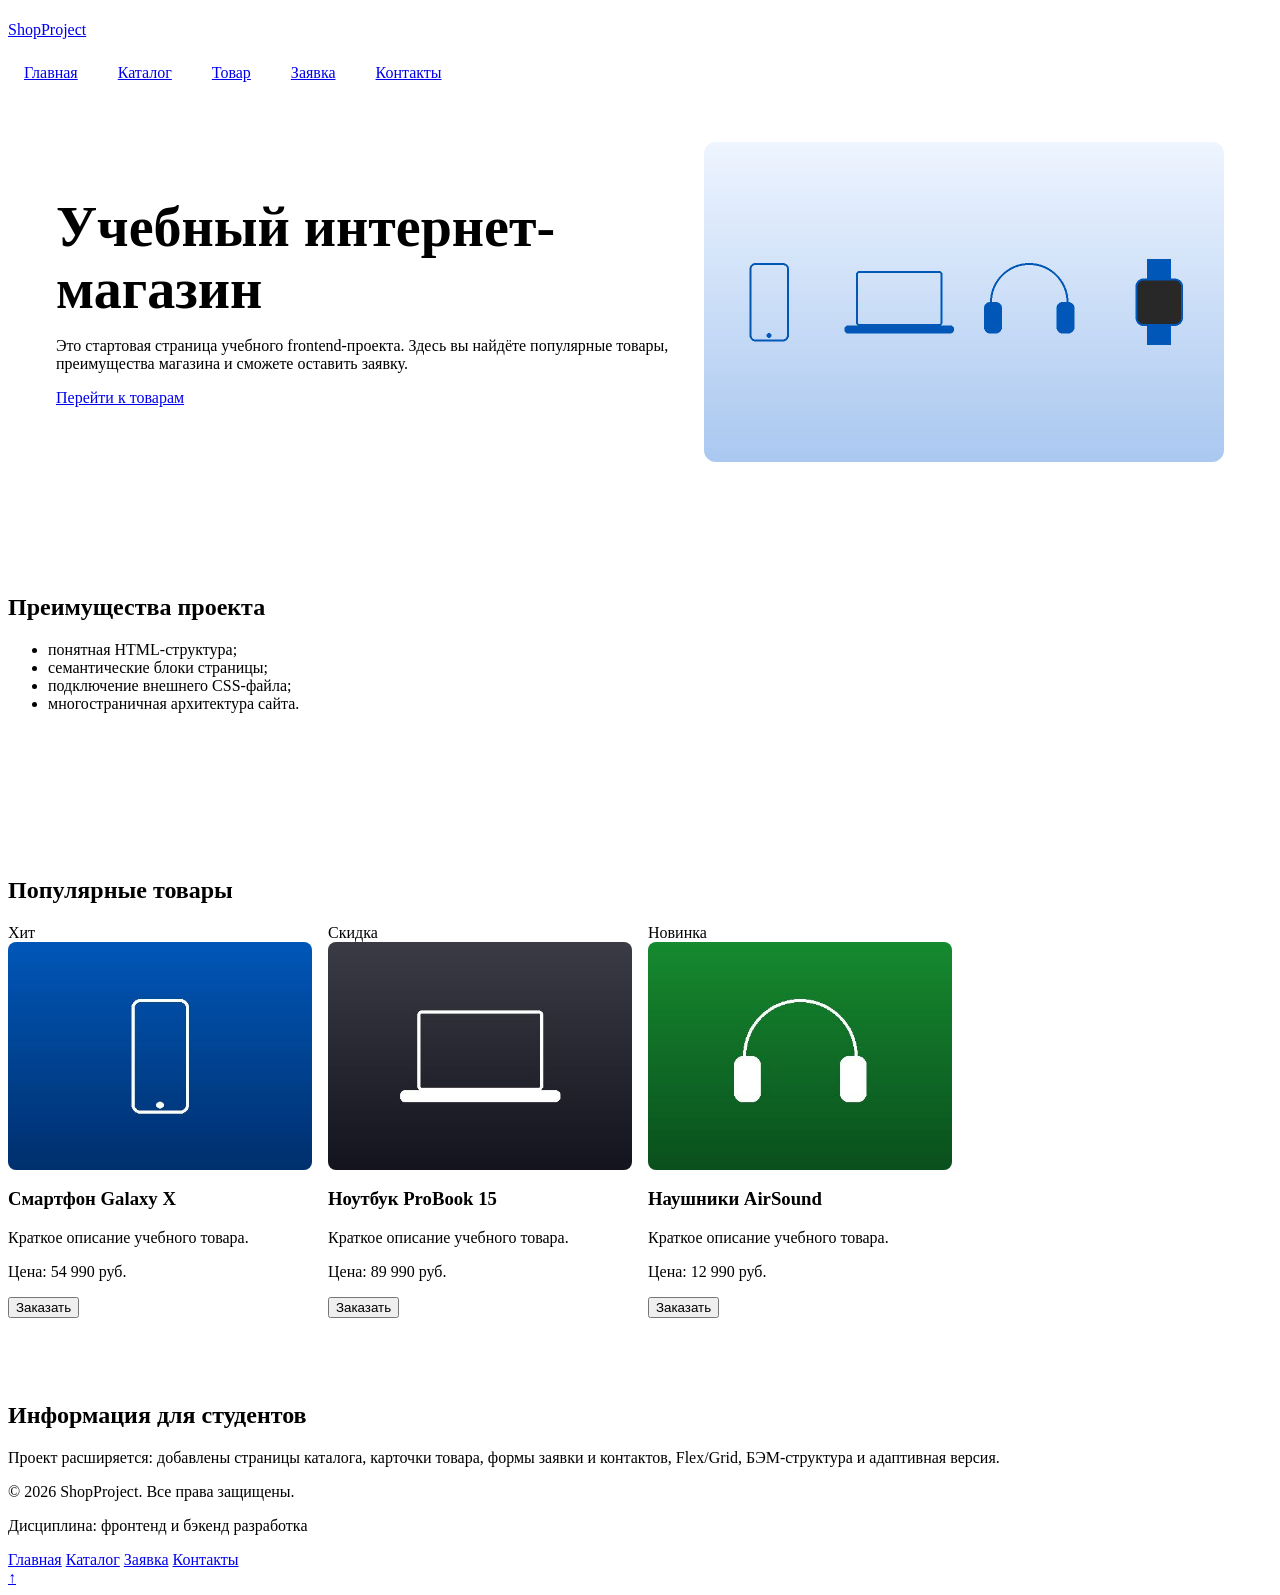
==== index.html @ 4bcfafa2 "feat: add product object and connect scripts with defer" ====
<!doctype html>
<html lang="ru">
  <head>
    <meta charset="UTF-8" />
    <meta name="viewport" content="width=device-width, initial-scale=1.0" />
    <title>ShopProject — Учебный интернет-магазин</title>
    <meta
      name="description"
      content="ShopProject — учебный интернет-магазин. Смартфоны, ноутбуки, аксессуары по выгодным ценам."
    />
    <link rel="stylesheet" href="css/style.css" />
    <link rel="stylesheet" href="css/responsive.css" />
    <script src="js/data.js" defer></script>
    <script src="js/main.js" defer></script>
    <script src="js/modal.js" defer></script>
  </head>
  <body>
    <a class="skip-link" href="#main">Перейти к основному содержимому</a>
    <header class="site-header">
      <div class="site-header__inner">
        <a class="site-header__logo" href="index.html">ShopProject</a>
        <nav class="site-nav" aria-label="Основная навигация">
          <button
            class="site-nav__toggle"
            type="button"
            aria-expanded="false"
            aria-controls="site-nav-list"
            hidden
          >
            Меню
          </button>
          <ul class="site-nav__list" id="site-nav-list">
            <li class="site-nav__item">
              <a href="index.html" class="site-nav__link site-nav__link--active"
                aria-current="page"
                >Главная</a
              >
            </li>
            <li class="site-nav__item">
              <a href="catalog.html" class="site-nav__link">Каталог</a>
            </li>
            <li class="site-nav__item">
              <a href="product.html" class="site-nav__link">Товар</a>
            </li>
            <li class="site-nav__item">
              <a href="order.html" class="site-nav__link">Заявка</a>
            </li>
            <li class="site-nav__item">
              <a href="contacts.html" class="site-nav__link">Контакты</a>
            </li>
          </ul>
        </nav>
      </div>
    </header>

    <main id="main" class="main" tabindex="-1">
      <!-- HERO -->
      <section class="hero">
        <div class="hero__content">
          <h1 class="hero__title">Учебный интернет-магазин</h1>
          <p class="hero__text">
            Это стартовая страница учебного frontend-проекта. Здесь вы найдёте
            популярные товары, преимущества магазина и сможете оставить заявку.
          </p>
          <a class="button button--primary hero__button" href="#popular"
            >Перейти к товарам</a
          >
        </div>
        <picture class="hero__picture">
          <source media="(min-width: 1200px)" srcset="images/hero-desktop.jpg" />
          <source media="(min-width: 768px)" srcset="images/hero-tablet.jpg" />
          <img
            src="images/hero-mobile.jpg"
            alt="Смартфон, ноутбук, наушники и смарт-часы из каталога магазина"
            width="640"
            height="360"
            class="hero__image"
          />
        </picture>
      </section>

      <!-- ПРЕИМУЩЕСТВА (якорь) -->
      <section class="section" id="advantages">
        <h2>Преимущества проекта</h2>
        <ul class="advantages-list">
          <li>понятная HTML-структура;</li>
          <li>семантические блоки страницы;</li>
          <li>подключение внешнего CSS-файла;</li>
          <li>многостраничная архитектура сайта.</li>
        </ul>
      </section>

      <!-- ПОПУЛЯРНЫЕ ТОВАРЫ (якорь) -->
      <section class="section" id="popular">
        <h2>Популярные товары</h2>

        <div class="products-grid">
          <article class="product-card product-card--hit">
            <span class="product-card__badge product-card__badge--hit"
              >Хит</span
            >
            <img
              class="product-card__image"
              src="images/galaxy-x-640.jpg"
              srcset="
                images/galaxy-x-480.jpg 480w,
                images/galaxy-x-640.jpg 640w,
                images/galaxy-x-960.jpg 960w
              "
              sizes="(max-width: 639px) 100vw, (max-width: 1023px) 50vw, 33vw"
              alt="Смартфон Galaxy X"
              width="640"
              height="480"
              loading="lazy"
            />
            <h3 class="product-card__title">Смартфон Galaxy X</h3>
            <p class="product-card__description">
              Краткое описание учебного товара.
            </p>
            <p class="product-card__price">Цена: 54 990 руб.</p>
            <button
              class="button button--primary product-card__button"
              type="button"
              data-product="Смартфон Galaxy X"
            >
              Заказать
            </button>
          </article>

          <article class="product-card product-card--discount">
            <span class="product-card__badge product-card__badge--discount"
              >Скидка</span
            >
            <img
              class="product-card__image"
              src="images/probook-15-640.jpg"
              srcset="
                images/probook-15-480.jpg 480w,
                images/probook-15-640.jpg 640w,
                images/probook-15-960.jpg 960w
              "
              sizes="(max-width: 639px) 100vw, (max-width: 1023px) 50vw, 33vw"
              alt="Ноутбук ProBook 15"
              width="640"
              height="480"
              loading="lazy"
            />
            <h3 class="product-card__title">Ноутбук ProBook 15</h3>
            <p class="product-card__description">
              Краткое описание учебного товара.
            </p>
            <p class="product-card__price">Цена: 89 990 руб.</p>
            <button
              class="button button--primary product-card__button"
              type="button"
              data-product="Ноутбук ProBook 15"
            >
              Заказать
            </button>
          </article>

          <article class="product-card product-card--new">
            <span class="product-card__badge product-card__badge--new"
              >Новинка</span
            >
            <img
              class="product-card__image"
              src="images/airsound-640.jpg"
              srcset="
                images/airsound-480.jpg 480w,
                images/airsound-640.jpg 640w,
                images/airsound-960.jpg 960w
              "
              sizes="(max-width: 639px) 100vw, (max-width: 1023px) 50vw, 33vw"
              alt="Наушники AirSound"
              width="640"
              height="480"
              loading="lazy"
            />
            <h3 class="product-card__title">Наушники AirSound</h3>
            <p class="product-card__description">
              Краткое описание учебного товара.
            </p>
            <p class="product-card__price">Цена: 12 990 руб.</p>
            <button
              class="button button--primary product-card__button"
              type="button"
              data-product="Наушники AirSound"
            >
              Заказать
            </button>
          </article>
        </div>
      </section>

      <!-- ASIDE -->
      <aside class="aside-info">
        <h2>Информация для студентов</h2>
        <p>
          Проект расширяется: добавлены страницы каталога, карточки товара,
          формы заявки и контактов, Flex/Grid, БЭМ-структура и адаптивная
          версия.
        </p>
      </aside>
    </main>

    <footer id="contacts" class="site-footer">
      <div class="site-footer__inner">
        <p class="site-footer__copy">© 2026 ShopProject. Все права защищены.</p>
        <p class="site-footer__copy">
          Дисциплина: фронтенд и бэкенд разработка
        </p>
        <nav class="site-footer__nav" aria-label="Навигация в подвале">
          <a href="index.html">Главная</a>
          <a href="catalog.html">Каталог</a>
          <a href="order.html">Заявка</a>
          <a href="contacts.html">Контакты</a>
        </nav>
      </div>
    </footer>

    <!-- МОДАЛЬНОЕ ОКНО -->
    <dialog
      class="order-dialog"
      id="order-dialog"
      aria-labelledby="order-dialog-title"
      aria-describedby="order-dialog-description"
    >
      <h2 class="order-dialog__title" id="order-dialog-title">
        Оформление заявки
      </h2>

      <p class="order-dialog__description" id="order-dialog-description">
        Заполните форму, и менеджер свяжется с вами. Закрыть окно можно кнопкой «Закрыть» или клавишей Esc.
      </p>

      <form
        class="order-form"
        id="order-form"
        action="#"
        method="post"
        novalidate
      >
        <input id="selected-product" name="selected-product" type="hidden" />

        <div class="order-form__field">
          <label class="order-form__label" for="order-name">Имя</label>
          <input
            class="order-form__input"
            id="order-name"
            name="name"
            type="text"
            placeholder="Введите ваше имя"
            minlength="2"
            autocomplete="given-name"
            required
          />
        </div>

        <div class="order-form__field">
          <label class="order-form__label" for="order-email">E-mail</label>
          <input
            class="order-form__input"
            id="order-email"
            name="email"
            type="email"
            placeholder="example@mail.ru"
            autocomplete="email"
            required
          />
        </div>

        <div class="order-form__field">
          <label class="order-form__label" for="order-phone">Телефон</label>
          <input
            class="order-form__input"
            id="order-phone"
            name="phone"
            type="tel"
            inputmode="tel"
            placeholder="+7 (900) 000-00-00"
            pattern="^\+7 \(\d{3}\) \d{3}-\d{2}-\d{2}$"
            required
          />
          <small class="order-form__hint">Формат: +7 (900) 000-00-00</small>
        </div>

        <div class="order-form__field">
          <label class="order-form__label" for="order-date">Дата связи</label>
          <input
            class="order-form__input"
            id="order-date"
            name="date"
            type="date"
          />
        </div>

        <div class="order-form__field">
          <label class="order-form__label" for="order-topic">Тема заявки</label>
          <select
            class="order-form__select"
            id="order-topic"
            name="topic"
            required
          >
            <option value="">Выберите тему</option>
            <option value="product">Заказ товара</option>
            <option value="consultation">Консультация</option>
            <option value="delivery">Доставка</option>
          </select>
        </div>

        <div class="order-form__field order-form__field--wide">
          <label class="order-form__label" for="order-comment"
            >Комментарий</label
          >
          <textarea
            class="order-form__textarea"
            id="order-comment"
            name="comment"
            rows="4"
            placeholder="Укажите дополнительную информацию"
          ></textarea>
        </div>

        <div class="order-form__field order-form__field--checkbox order-form__field--wide">
          <label class="order-form__label">
            <input
              class="order-form__checkbox"
              id="order-agreement"
              name="agreement"
              type="checkbox"
              required
            />
            Я согласен на обработку данных
          </label>
        </div>

        <div class="order-form__actions">
          <button
            class="button button--outline"
            type="button"
            id="close-order-dialog"
            aria-label="Закрыть окно заявки"
          >
            Закрыть
          </button>
          <button class="button button--primary" type="submit">
            Отправить заявку
          </button>
        </div>
      </form>
    </dialog>

    <p class="success-message" role="status" id="success-message" hidden>
      Форма успешно отправлена!
    </p>

    <a href="#" class="to-top" aria-label="Наверх">↑</a>
  </body>
</html>
---- css/responsive.css ----
*,
*::before,
*::after {
  box-sizing: border-box;
}

html {
  scroll-behavior: smooth;
}

img,
video {
  max-width: 100%;
  height: auto;
}

body {
  overflow-x: hidden;
}

main {
  padding-inline: 0;
}

.section,
.hero,
.catalog-layout,
.aside-info,
.success-message,
.site-header__inner,
.site-footer__inner {
  width: min(100% - 32px, var(--container-width));
  margin-inline: auto;
}

.section {
  padding-block: clamp(24px, 5vw, 64px);
}

.site-header__inner,
.site-footer__inner {
  padding-inline: 0;
}

.site-header {
  position: static;
}

.site-header__inner {
  flex-direction: column;
  align-items: stretch;
  padding-block: var(--space-md);
}

.site-nav__list {
  display: flex;
  flex-direction: column;
  align-items: stretch;
  gap: var(--space-sm, 8px);
  padding: 0;
  margin: 0;
  list-style: none;
}

.site-nav__link {
  display: block;
  padding: 12px 16px;
}

@media (min-width: 768px) {
  .site-header {
    position: sticky;
    top: 0;
    z-index: 100;
  }

  .site-header__inner {
    flex-direction: row;
    align-items: center;
  }

  .site-nav__list {
    flex-direction: row;
    flex-wrap: wrap;
    align-items: center;
  }
}

.hero {
  display: grid;
  gap: var(--space-lg, 24px);
  align-items: center;
  padding: clamp(20px, 5vw, 48px);
}

.hero__content {
  display: grid;
  gap: var(--space-md, 16px);
  justify-items: start;
}

.hero__title {
  margin: 0;
  font-size: clamp(28px, 7vw, 56px);
  line-height: 1.1;
}

.hero__text {
  margin: 0;
}

.hero__picture {
  display: block;
}

.hero__image {
  display: block;
  width: 100%;
  max-width: 520px;
  margin-inline: auto;
  border-radius: var(--radius-lg, 12px);
}

@media (min-width: 900px) {
  .hero {
    grid-template-columns: minmax(0, 1fr) minmax(320px, 520px);
  }
}

.products-grid,
.product-grid {
  display: grid;
  grid-template-columns: 1fr;
  gap: var(--space-md, 16px);
}

.product-card {
  min-width: 0;
}

.product-card__title,
.product-card__description {
  overflow-wrap: anywhere;
}

@media (min-width: 640px) {
  .products-grid,
  .product-grid {
    grid-template-columns: repeat(2, minmax(0, 1fr));
  }
}

@media (min-width: 1024px) {
  .products-grid,
  .product-grid {
    grid-template-columns: repeat(3, minmax(0, 1fr));
  }
}

@media (min-width: 1280px) {
  .products-grid,
  .product-grid {
    grid-template-columns: repeat(4, minmax(0, 1fr));
  }
}

.catalog-layout {
  display: grid;
  grid-template-columns: 1fr;
  grid-template-areas: none;
  gap: var(--space-lg, 24px);
}

.catalog-filters,
.catalog-products {
  grid-area: auto;
}

.catalog-filters {
  position: static;
  order: -1;
}

@media (min-width: 1024px) {
  .catalog-layout {
    grid-template-columns: 280px minmax(0, 1fr);
    align-items: start;
  }

  .catalog-filters {
    position: sticky;
    top: 88px;
    order: initial;
  }

  .catalog-products .products-grid {
    grid-template-columns: repeat(2, minmax(0, 1fr));
  }
}

@media (min-width: 1280px) {
  .catalog-products .products-grid {
    grid-template-columns: repeat(3, minmax(0, 1fr));
  }
}

.product-card__image {
  display: block;
  width: 100%;
  aspect-ratio: 4 / 3;
  object-fit: cover;
  border-radius: var(--radius-md, 8px);
}

.product-detail {
  grid-template-columns: 1fr;
  gap: var(--space-lg, 24px);
}

.product-detail__image {
  display: block;
  width: 100%;
  padding: 0;
  font-size: inherit;
  border-radius: var(--radius-lg, 12px);
}

.product-detail__title {
  font-size: clamp(24px, 5vw, 32px);
}

@media (min-width: 900px) {
  .product-detail {
    grid-template-columns: repeat(2, minmax(0, 1fr));
    gap: var(--space-xl, 32px);
  }
}

.order-form {
  display: grid;
  gap: var(--space-md, 16px);
}

.order-form__field {
  display: grid;
  gap: var(--space-xs, 8px);
  margin-bottom: 0;
}

.order-form__label {
  margin-bottom: 0;
}

.order-form__input,
.order-form__textarea,
.order-form__select {
  width: 100%;
  min-height: 44px;
  padding: 10px 12px;
  font: inherit;
}

.order-form__textarea {
  min-height: 120px;
  resize: vertical;
}

.order-form__actions {
  margin-top: 0;
}

.order-form__actions .button {
  min-height: 44px;
  flex: 1 1 160px;
}

@media (min-width: 768px) {
  .order-form--page {
    grid-template-columns: repeat(2, minmax(0, 1fr));
    max-width: 760px;
  }

  .order-form--page .order-form__title,
  .order-form--page .order-form__field--wide,
  .order-form--page .order-form__actions {
    grid-column: 1 / -1;
  }

  .order-form__actions .button {
    flex: 0 0 auto;
  }
}

@media (min-width: 900px) {
  .contacts-layout .order-form--page {
    grid-template-columns: 1fr;
  }
}

.contacts-layout {
  grid-template-columns: 1fr;
  gap: var(--space-lg, 24px);
}

@media (min-width: 900px) {
  .contacts-layout {
    grid-template-columns: minmax(0, 1fr) minmax(0, 1.4fr);
  }
}

.table-wrapper {
  width: 100%;
  margin-bottom: var(--space-xl, 32px);
  overflow-x: auto;
  -webkit-overflow-scrolling: touch;
}

.specs-table {
  width: 100%;
  min-width: 480px;
  margin-bottom: 0;
  border-collapse: collapse;
}

.specs-table th,
.specs-table td {
  padding: 12px;
  text-align: left;
}

.reviews {
  grid-template-columns: 1fr;
}

@media (min-width: 768px) {
  .reviews {
    grid-template-columns: repeat(2, minmax(0, 1fr));
  }
}

.order-dialog {
  width: min(100% - 32px, 560px);
  max-height: calc(100vh - 32px);
  padding: var(--space-md, 16px);
  overflow: auto;
}

.order-dialog::backdrop {
  background: rgb(0 0 0 / 0.5);
}

.to-top {
  right: 16px;
  bottom: 16px;
  z-index: 90;
  width: 44px;
  height: 44px;
}

.site-footer__inner {
  flex-direction: column;
  align-items: flex-start;
  text-align: left;
}

@media (min-width: 768px) {
  .order-dialog {
    padding: var(--space-lg, 24px);
  }

  .to-top {
    right: 32px;
    bottom: 32px;
    width: 48px;
    height: 48px;
  }

  .site-footer__inner {
    flex-direction: row;
    align-items: center;
  }
}

.skip-link {
  position: absolute;
  left: 16px;
  top: -100px;
  z-index: 1000;
  padding: 8px 12px;
  color: #ffffff;
  background-color: #111111;
  border-radius: 6px;
  text-decoration: none;
}

.skip-link:focus,
.skip-link:focus-visible {
  top: 16px;
  color: #ffffff;
}

.main:focus {
  outline: none;
}

.breadcrumbs__link + .breadcrumbs__link::before {
  content: " / ";
  color: var(--color-muted);
}

:focus-visible {
  outline: 3px solid var(--color-primary, #0057b8);
  outline-offset: 3px;
}

a:focus-visible,
.site-nav__link:focus-visible,
.button:focus-visible,
.to-top:focus-visible,
.order-form__input:focus-visible,
.order-form__textarea:focus-visible,
.order-form__select:focus-visible,
.order-form__checkbox:focus-visible,
.filters-form__input:focus-visible {
  outline: 3px solid var(--color-primary, #0057b8);
  outline-offset: 3px;
}

.site-footer a:focus-visible {
  outline-color: #ffffff;
}

.to-top:focus-visible {
  outline-color: var(--color-text, #222222);
}

.form-note {
  color: var(--color-muted);
  font-size: 0.95rem;
}

.order-form__field--checkbox {
  flex-wrap: wrap;
}

.order-form__error {
  width: 100%;
  margin: 0;
  color: var(--color-danger);
  font-size: 0.9rem;
}

.order-form__error[hidden] {
  display: none;
}

.specs-table tbody th {
  font-weight: 600;
}

.site-header__inner {
  position: relative;
}

.site-nav__toggle {
  position: absolute;
  top: var(--space-md, 16px);
  right: 0;
  min-height: 44px;
  padding: 8px 16px;
  font: inherit;
  font-weight: 600;
  color: var(--color-primary);
  background-color: var(--color-bg);
  border: 1px solid var(--color-primary);
  border-radius: var(--radius-sm, 6px);
  cursor: pointer;
}

.site-nav__toggle[hidden] {
  display: none;
}

.site-nav--collapsible .site-nav__list {
  display: none;
}

.site-nav--collapsible.site-nav--open .site-nav__list {
  display: flex;
}

.site-header__logo {
  display: flex;
  align-items: center;
  min-height: 44px;
}

@media (min-width: 768px) {
  .site-nav__toggle,
  .site-nav__toggle:not([hidden]) {
    display: none;
  }

  .site-nav--collapsible .site-nav__list {
    display: flex;
  }
}

@media (max-width: 639px) {
  .specs-table {
    min-width: 0;
    box-shadow: none;
    background-color: transparent;
  }

  .specs-table thead {
    position: absolute;
    width: 1px;
    height: 1px;
    overflow: hidden;
    clip: rect(0 0 0 0);
    white-space: nowrap;
  }

  .specs-table tbody {
    display: grid;
    gap: var(--space-sm, 8px);
  }

  .specs-table tbody tr {
    display: grid;
    gap: var(--space-xs, 4px);
    padding: var(--space-md, 16px);
    border: 1px solid var(--color-border);
    border-radius: var(--radius-md, 8px);
    background-color: var(--color-bg);
  }

  .specs-table tbody tr:nth-child(even) {
    background-color: var(--color-surface);
  }

  .specs-table tbody th,
  .specs-table tbody td {
    padding: 0;
    border: none;
  }

  .specs-table tbody th {
    color: var(--color-muted);
    font-size: 0.9rem;
  }
}

@media (max-width: 767px) {
  .order-dialog {
    width: 100%;
    max-width: 100%;
    max-height: 90vh;
    margin: auto 0 0;
    border-radius: var(--radius-lg, 12px) var(--radius-lg, 12px) 0 0;
  }

  .order-dialog .order-form__actions {
    position: sticky;
    bottom: calc(-1 * var(--space-md, 16px));
    padding-block: var(--space-sm, 8px);
    background-color: var(--color-bg);
  }
}

@media (prefers-reduced-motion: reduce) {
  html {
    scroll-behavior: auto;
  }

  *,
  *::before,
  *::after {
    transition-duration: 0.01ms !important;
    animation-duration: 0.01ms !important;
  }
}
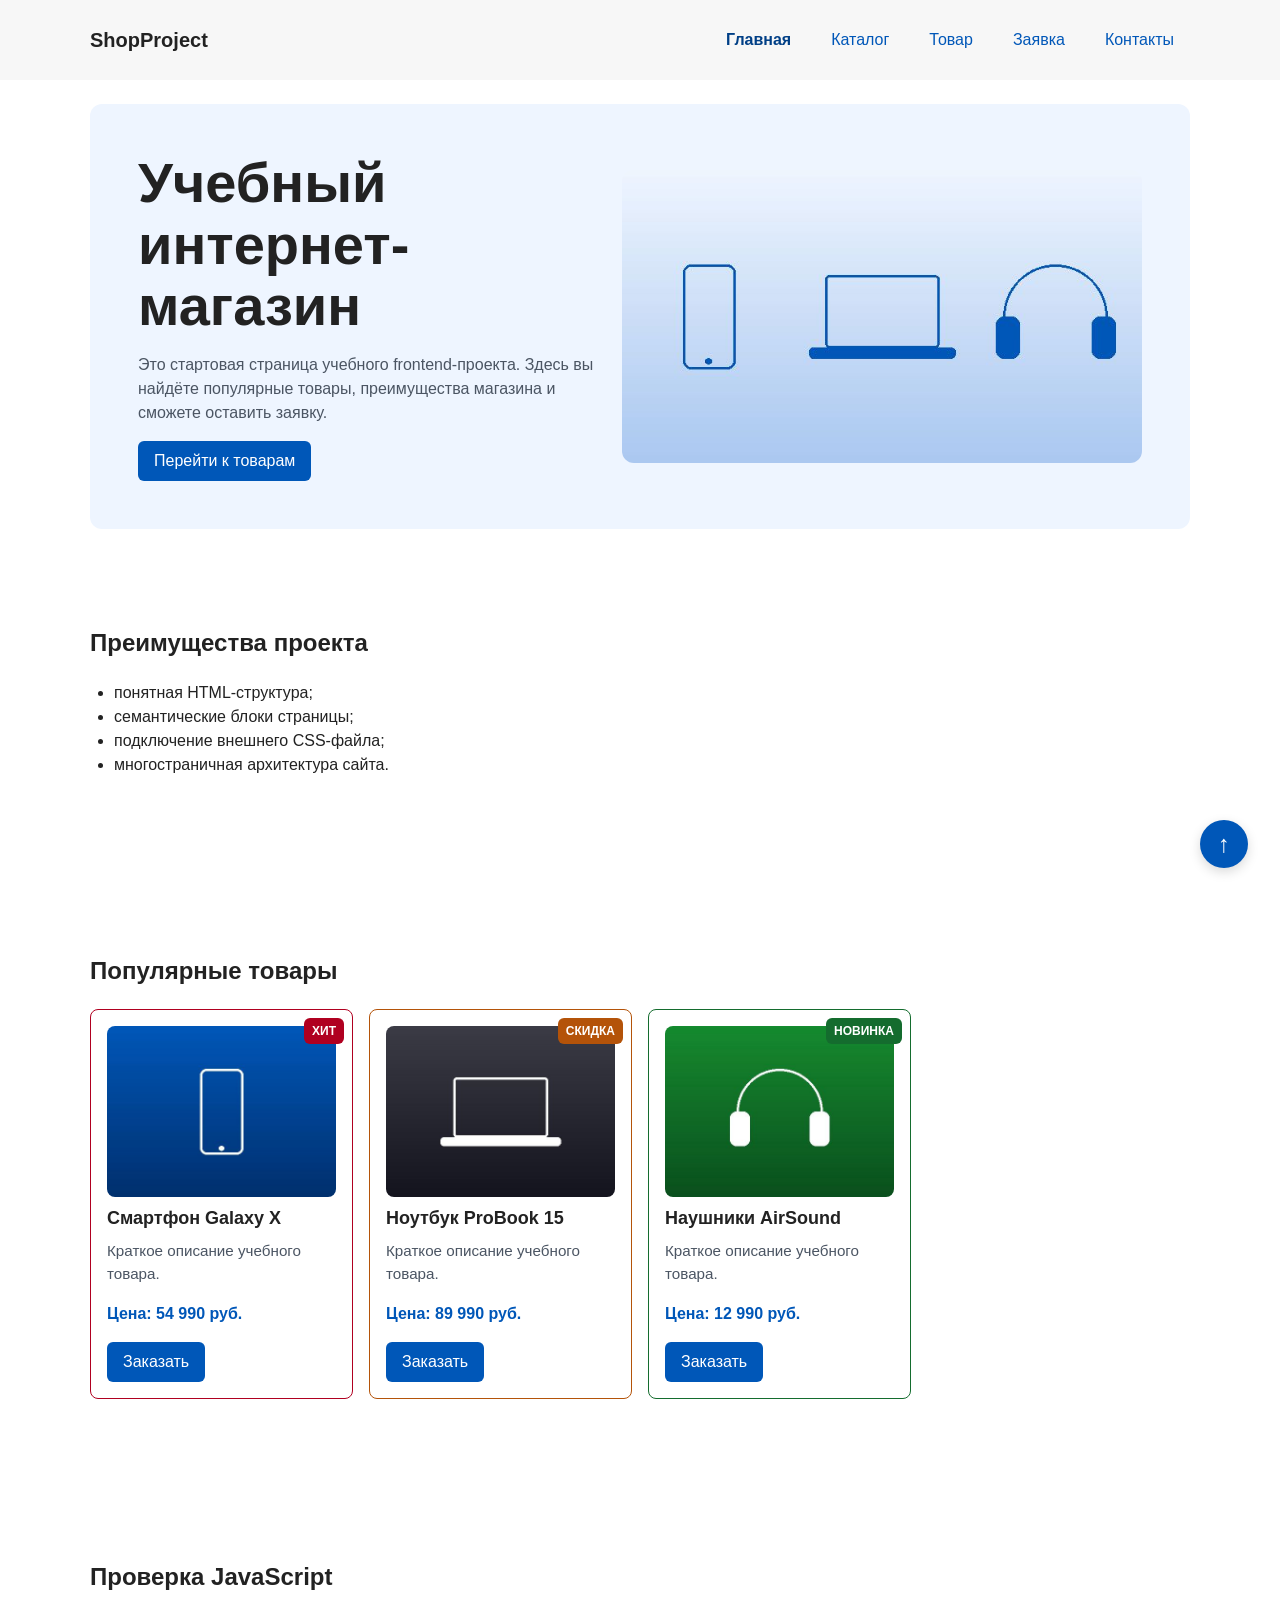
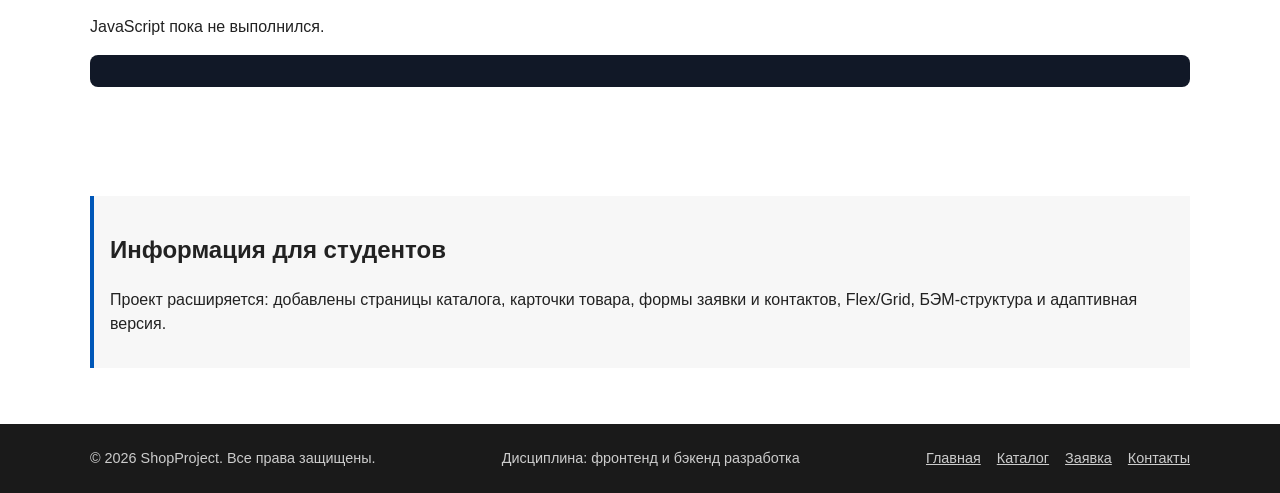
==== commit 09b4851b: "feat: add JavaScript check section on homepage" ====
--- a/index.html
+++ b/index.html
@@ -193,6 +193,12 @@
         </div>
       </section>
 
+      <section class="section js-check" aria-labelledby="js-check-title">
+        <h2 id="js-check-title">Проверка JavaScript</h2>
+        <p class="js-message">JavaScript пока не выполнился.</p>
+        <pre class="product-output"></pre>
+      </section>
+
       <!-- ASIDE -->
       <aside class="aside-info">
         <h2>Информация для студентов</h2>
--- a/css/style.css
+++ b/css/style.css
@@ -0,0 +1,816 @@
+/* ===================================
+   1. Переменные проекта
+   =================================== */
+
+:root {
+  --color-bg: #ffffff;
+  --color-text: #222222;
+  --color-muted: #4b5563;
+  --color-primary: #0057b8;
+  --color-primary-dark: #003f86;
+  --color-border: #dddddd;
+  --color-surface: #f7f7f7;
+  --color-surface-accent: #eef5ff;
+  --color-danger: #b00020;
+  --color-success: #146c2e;
+  --color-warning: #b45309;
+  --color-success-bg: #eefaf0;
+  --color-white: #ffffff;
+
+  --space-xs: 4px;
+  --space-sm: 8px;
+  --space-md: 16px;
+  --space-lg: 24px;
+  --space-xl: 32px;
+
+  --radius-sm: 6px;
+  --radius-md: 8px;
+  --radius-lg: 12px;
+
+  --container-width: 1100px;
+}
+
+/* ===================================
+   2. Базовые стили
+   =================================== */
+
+* {
+  box-sizing: border-box;
+}
+
+html {
+  scroll-behavior: smooth;
+}
+
+body {
+  margin: 0;
+  font-family: Arial, sans-serif;
+  line-height: 1.5;
+  color: var(--color-text);
+  background-color: var(--color-bg);
+}
+
+main {
+  padding: var(--space-lg);
+}
+
+/* ===================================
+   3. Общие элементы интерфейса
+   =================================== */
+
+a {
+  color: var(--color-primary);
+}
+
+a:hover {
+  color: var(--color-primary-dark);
+}
+
+a:focus-visible {
+  outline: 2px solid var(--color-primary);
+  outline-offset: 3px;
+}
+
+/* ===================================
+   4. Блок button
+   =================================== */
+
+.button {
+  display: inline-block;
+  padding: var(--space-sm) var(--space-md);
+  border: none;
+  border-radius: var(--radius-sm);
+  font: inherit;
+  text-decoration: none;
+  cursor: pointer;
+  transition:
+    color 0.2s,
+    background-color 0.2s,
+    border-color 0.2s;
+}
+
+.button--primary {
+  color: var(--color-white);
+  background-color: var(--color-primary);
+}
+
+.button--primary:hover {
+  color: var(--color-white);
+  background-color: var(--color-primary-dark);
+  text-decoration: none;
+}
+
+.button--outline {
+  color: var(--color-primary);
+  background-color: transparent;
+  border: 1px solid var(--color-primary);
+}
+
+.button--outline:hover {
+  color: var(--color-white);
+  background-color: var(--color-primary);
+  text-decoration: none;
+}
+
+.button:focus-visible {
+  outline: 2px solid var(--color-primary);
+  outline-offset: 3px;
+}
+
+.button:disabled,
+.button--disabled {
+  opacity: 0.6;
+  cursor: not-allowed;
+}
+
+/* ===================================
+   5. Блок site-header
+   =================================== */
+
+.site-header {
+  background-color: var(--color-surface);
+  position: sticky;
+  top: 0;
+  z-index: 100;
+}
+
+.site-header__inner {
+  max-width: var(--container-width);
+  margin: 0 auto;
+  padding: var(--space-lg);
+  display: flex;
+  align-items: center;
+  justify-content: space-between;
+  flex-wrap: wrap;
+  gap: var(--space-md);
+}
+
+.site-header__logo {
+  font-weight: bold;
+  text-decoration: none;
+  color: var(--color-text);
+  font-size: 1.25rem;
+}
+
+/* ===================================
+   6. Блок site-nav
+   =================================== */
+
+.site-nav__list {
+  display: flex;
+  flex-wrap: wrap;
+  justify-content: center;
+  align-items: center;
+  gap: var(--space-md);
+  padding: 0;
+  margin: 0;
+  list-style: none;
+}
+
+.site-nav__link {
+  display: inline-block;
+  padding: var(--space-sm) var(--space-md);
+  color: var(--color-primary);
+  text-decoration: none;
+  border-radius: var(--radius-sm);
+  transition:
+    color 0.2s,
+    background-color 0.2s;
+}
+
+.site-nav__link:hover {
+  color: var(--color-white);
+  background-color: var(--color-primary);
+  text-decoration: none;
+}
+
+.site-nav__link:focus-visible {
+  outline: 2px solid var(--color-primary);
+  outline-offset: 3px;
+}
+
+.site-nav__link--active {
+  font-weight: bold;
+  color: var(--color-primary-dark);
+}
+
+/* ===================================
+   7. Блок hero
+   =================================== */
+
+.hero {
+  max-width: var(--container-width);
+  margin: 0 auto var(--space-xl);
+  padding: var(--space-xl) var(--space-lg);
+  background-color: var(--color-surface-accent);
+  border-radius: var(--radius-lg);
+}
+
+.hero__title {
+  margin-top: 0;
+}
+
+.hero__text {
+  color: var(--color-muted);
+}
+
+/* ===================================
+   8. Блок section
+   =================================== */
+
+.section {
+  max-width: var(--container-width);
+  margin: 0 auto var(--space-xl);
+}
+
+.section h2 {
+  margin-top: 0;
+}
+
+/* ===================================
+   9. Блок products-grid + product-card
+   =================================== */
+
+.products-grid,
+.product-grid {
+  display: grid;
+  grid-template-columns: repeat(auto-fill, minmax(240px, 1fr));
+  gap: var(--space-lg);
+}
+
+.product-card {
+  position: relative;
+  display: flex;
+  flex-direction: column;
+  gap: var(--space-sm);
+  padding: var(--space-md);
+  border: 1px solid var(--color-border);
+  border-radius: var(--radius-md);
+  background-color: var(--color-bg);
+  transition:
+    border-color 0.2s,
+    box-shadow 0.2s;
+}
+
+.product-card:hover {
+  border-color: var(--color-primary);
+  box-shadow: 0 4px 12px rgba(0, 0, 0, 0.08);
+}
+
+.product-card__title {
+  margin: 0;
+  font-size: 1.125rem;
+  color: var(--color-text);
+}
+
+.product-card__description {
+  margin: 0;
+  color: var(--color-muted);
+  font-size: 0.95rem;
+}
+
+.product-card__price {
+  font-weight: bold;
+  color: var(--color-primary);
+  margin: var(--space-sm) 0;
+}
+
+.product-card__button {
+  margin-top: auto;
+  align-self: flex-start;
+  text-align: center;
+}
+
+/* Бейджи */
+.product-card__badge {
+  position: absolute;
+  top: var(--space-sm);
+  right: var(--space-sm);
+  padding: var(--space-xs) var(--space-sm);
+  font-size: 0.75rem;
+  font-weight: bold;
+  text-transform: uppercase;
+  color: var(--color-white);
+  border-radius: var(--radius-sm);
+  z-index: 2;
+}
+
+.product-card__badge--hit {
+  background-color: var(--color-danger);
+}
+
+.product-card__badge--discount {
+  background-color: var(--color-warning);
+}
+
+.product-card__badge--new {
+  background-color: var(--color-success);
+}
+
+.product-card--hit {
+  border-color: var(--color-danger);
+}
+.product-card--discount {
+  border-color: var(--color-warning);
+}
+.product-card--new {
+  border-color: var(--color-success);
+}
+
+/* ===================================
+   10. Блок aside-info
+   =================================== */
+
+.aside-info {
+  max-width: var(--container-width);
+  margin: 0 auto var(--space-xl);
+  padding: var(--space-md);
+  border-left: 4px solid var(--color-primary);
+  background-color: var(--color-surface);
+}
+
+.advantages-list {
+  padding-left: var(--space-lg);
+}
+
+/* ===================================
+   11. Блок catalog-layout + catalog-filters + catalog-products
+   =================================== */
+
+.catalog-layout {
+  max-width: var(--container-width);
+  margin: 0 auto var(--space-xl);
+  display: grid;
+  grid-template-columns: 260px 1fr;
+  grid-template-areas: "filters products";
+  gap: var(--space-lg);
+  align-items: start;
+}
+
+.catalog-filters {
+  grid-area: filters;
+  position: sticky;
+  top: 90px;
+  padding: var(--space-md);
+  border: 1px solid var(--color-border);
+  border-radius: var(--radius-md);
+  background-color: var(--color-bg);
+}
+
+.catalog-products {
+  grid-area: products;
+}
+
+.catalog-filters__title {
+  margin: 0 0 var(--space-md);
+  font-size: 1.25rem;
+}
+
+/* ===================================
+   12. Блок filters-form
+   =================================== */
+
+.filters-form {
+  display: grid;
+  gap: var(--space-md);
+}
+
+.filters-form__group {
+  margin: 0;
+  padding: var(--space-md);
+  border: 1px solid var(--color-border);
+  border-radius: var(--radius-sm);
+}
+
+.filters-form__legend {
+  font-weight: 700;
+  padding: 0 var(--space-xs);
+}
+
+.filters-form__label {
+  display: block;
+  margin-bottom: var(--space-sm);
+}
+
+.filters-form__input {
+  width: 100%;
+  padding: 8px 10px;
+  border: 1px solid var(--color-border);
+  border-radius: var(--radius-sm);
+  font: inherit;
+}
+
+/* ===================================
+   13. Блок breadcrumbs
+   =================================== */
+
+.breadcrumbs {
+  margin-bottom: var(--space-lg);
+  color: var(--color-muted);
+  font-size: 0.9rem;
+}
+
+.breadcrumbs__link {
+  color: var(--color-primary);
+}
+
+.breadcrumbs__current::before {
+  content: " / ";
+  color: var(--color-muted);
+}
+
+/* ===================================
+   14. Блок product-detail
+   =================================== */
+
+.product-detail {
+  display: grid;
+  grid-template-columns: 1fr 1fr;
+  gap: var(--space-xl);
+  align-items: center;
+  margin-bottom: var(--space-xl);
+}
+
+.product-detail__image {
+  font-size: 10rem;
+  text-align: center;
+  padding: var(--space-xl);
+  background-color: var(--color-surface);
+  border-radius: var(--radius-lg);
+}
+
+.product-detail__title {
+  font-size: 2rem;
+  margin: 0 0 var(--space-md);
+}
+
+.product-detail__price {
+  font-size: 1.75rem;
+  font-weight: bold;
+  color: var(--color-primary);
+  margin: 0 0 var(--space-md);
+}
+
+.product-detail__description {
+  color: var(--color-muted);
+  margin: 0 0 var(--space-lg);
+}
+
+/* ===================================
+   15. Блок specs-table
+   =================================== */
+
+.specs-table {
+  width: 100%;
+  border-collapse: collapse;
+  margin-bottom: var(--space-xl);
+  background-color: var(--color-bg);
+  border-radius: var(--radius-md);
+  overflow: hidden;
+  box-shadow: 0 1px 3px rgba(0, 0, 0, 0.08);
+}
+
+.specs-table caption {
+  caption-side: top;
+  text-align: left;
+  padding: var(--space-sm) 0;
+  font-weight: bold;
+  color: var(--color-muted);
+}
+
+.specs-table th,
+.specs-table td {
+  padding: var(--space-md);
+  text-align: left;
+  border-bottom: 1px solid var(--color-border);
+}
+
+.specs-table thead th {
+  background-color: var(--color-primary);
+  color: var(--color-white);
+  font-weight: bold;
+}
+
+.specs-table tbody tr:nth-child(even) {
+  background-color: var(--color-surface);
+}
+
+.specs-table tbody tr:hover {
+  background-color: var(--color-surface-accent);
+}
+
+/* ===================================
+   16. Блок reviews / review
+   =================================== */
+
+.reviews {
+  display: grid;
+  grid-template-columns: repeat(auto-fit, minmax(260px, 1fr));
+  gap: var(--space-lg);
+}
+
+.review {
+  padding: var(--space-md);
+  background-color: var(--color-surface);
+  border-radius: var(--radius-md);
+  border-left: 4px solid var(--color-primary);
+}
+
+.review__author {
+  font-weight: bold;
+  margin: 0 0 var(--space-sm);
+}
+
+.review__text {
+  margin: 0;
+  color: var(--color-muted);
+}
+
+/* ===================================
+   17. Блок order-dialog
+   =================================== */
+
+.order-dialog {
+  width: min(100% - 32px, 560px);
+  padding: var(--space-lg);
+  border: none;
+  border-radius: var(--radius-lg);
+}
+
+.order-dialog::backdrop {
+  background-color: rgba(0, 0, 0, 0.5);
+}
+
+.order-dialog__title {
+  margin-top: 0;
+}
+
+/* ===================================
+   18. Блок order-form
+   =================================== */
+
+.order-form {
+  display: flex;
+  flex-direction: column;
+  gap: var(--space-md);
+}
+
+.order-form--page {
+  max-width: 600px;
+}
+
+.order-form__title {
+  margin: 0 0 var(--space-sm);
+  font-size: 1.5rem;
+}
+
+.order-form__field {
+  margin-bottom: var(--space-md);
+}
+
+.order-form__field--checkbox {
+  display: flex;
+  align-items: center;
+  gap: var(--space-sm);
+}
+
+.order-form__label {
+  display: block;
+  margin-bottom: var(--space-xs);
+  font-weight: 600;
+  font-size: 0.95rem;
+}
+
+.order-form__field--checkbox .order-form__label {
+  display: flex;
+  align-items: center;
+  gap: var(--space-sm);
+  margin-bottom: 0;
+}
+
+.order-form__input,
+.order-form__select,
+.order-form__textarea {
+  width: 100%;
+  padding: 10px 12px;
+  border: 1px solid var(--color-border);
+  border-radius: var(--radius-sm);
+  font: inherit;
+  transition: border-color 0.2s;
+}
+
+.order-form__checkbox {
+  width: auto;
+}
+
+.order-form__hint {
+  display: block;
+  margin-top: var(--space-xs);
+  color: var(--color-muted);
+}
+
+.order-form__input:hover,
+.order-form__select:hover,
+.order-form__textarea:hover {
+  border-color: var(--color-primary);
+}
+
+.order-form__input:focus-visible,
+.order-form__select:focus-visible,
+.order-form__textarea:focus-visible {
+  outline: 2px solid var(--color-primary);
+  outline-offset: 3px;
+}
+
+.order-form__input[aria-invalid="true"],
+.order-form__select[aria-invalid="true"],
+.order-form__textarea[aria-invalid="true"] {
+  border-color: var(--color-danger);
+}
+
+.order-form__actions {
+  display: flex;
+  gap: var(--space-md);
+  margin-top: var(--space-lg);
+  flex-wrap: wrap;
+}
+
+/* ===================================
+   19. Блок success-message
+   =================================== */
+
+.success-message {
+  max-width: var(--container-width);
+  margin: var(--space-lg) auto;
+  padding: var(--space-md);
+  border-left: 4px solid var(--color-success);
+  background-color: var(--color-success-bg);
+}
+
+/* ===================================
+   20. Блок contacts-layout + contacts-info
+   =================================== */
+
+.contacts-layout {
+  display: grid;
+  grid-template-columns: 1fr 1fr;
+  gap: var(--space-xl);
+  align-items: start;
+}
+
+.contacts-info {
+  padding: var(--space-lg);
+  background-color: var(--color-surface);
+  border-radius: var(--radius-md);
+}
+
+.contacts-info__title {
+  margin: 0 0 var(--space-md);
+  font-size: 1.5rem;
+}
+
+.contacts-info__list {
+  list-style: none;
+  padding: 0;
+  margin: 0;
+}
+
+.contacts-info__item {
+  margin-bottom: var(--space-md);
+  padding-bottom: var(--space-md);
+  border-bottom: 1px solid var(--color-border);
+}
+
+.contacts-info__item:last-child {
+  border-bottom: none;
+}
+
+/* ===================================
+   21. Блок site-footer
+   =================================== */
+
+.site-footer {
+  background-color: #1a1a1a;
+  color: #cccccc;
+}
+
+.site-footer__inner {
+  max-width: var(--container-width);
+  margin: 0 auto;
+  padding: var(--space-lg);
+  display: flex;
+  justify-content: space-between;
+  align-items: center;
+  flex-wrap: wrap;
+  gap: var(--space-md);
+}
+
+.site-footer__copy {
+  margin: 0;
+  font-size: 0.9rem;
+}
+
+.site-footer__nav {
+  display: flex;
+  gap: var(--space-md);
+  flex-wrap: wrap;
+}
+
+.site-footer__nav a {
+  color: #cccccc;
+  font-size: 0.9rem;
+}
+
+.site-footer__nav a:hover {
+  color: var(--color-white);
+}
+
+/* ===================================
+   22. Подсветка якоря
+   =================================== */
+
+:target {
+  outline: 2px dashed var(--color-primary);
+  outline-offset: 4px;
+}
+
+/* ===================================
+   23. Адаптивность
+   =================================== */
+
+@media (max-width: 900px) {
+  .catalog-layout {
+    grid-template-columns: 1fr;
+    grid-template-areas:
+      "filters"
+      "products";
+  }
+
+  .catalog-filters {
+    position: static;
+  }
+
+  .product-detail {
+    grid-template-columns: 1fr;
+  }
+
+  .contacts-layout {
+    grid-template-columns: 1fr;
+  }
+}
+
+@media (max-width: 600px) {
+  .site-header__inner {
+    flex-direction: column;
+    align-items: flex-start;
+  }
+
+  .site-nav__list {
+    flex-direction: column;
+    gap: var(--space-xs);
+    align-items: stretch;
+  }
+
+  .site-footer__inner {
+    flex-direction: column;
+    text-align: center;
+  }
+}
+
+.to-top {
+  position: fixed;
+  bottom: var(--space-lg);
+  right: var(--space-lg);
+  z-index: 999;
+  width: 48px;
+  height: 48px;
+  display: flex;
+  align-items: center;
+  justify-content: center;
+  background-color: var(--color-primary);
+  color: var(--color-white);
+  border-radius: 50%;
+  font-size: 1.5rem;
+  text-decoration: none;
+  box-shadow: 0 4px 12px rgba(0, 0, 0, 0.15);
+  transition: background-color 0.2s, transform 0.2s;
+}
+
+.to-top:hover {
+  background-color: var(--color-primary-dark);
+  transform: translateY(-3px);
+  text-decoration: none;
+}
+
+.to-top:focus-visible {
+  outline: 2px solid var(--color-primary);
+  outline-offset: 3px;
+}
+.product-output {
+  padding: 16px;
+  overflow-x: auto;
+  color: #f9fafb;
+  background-color: #111827;
+  border-radius: 8px;
+  white-space: pre-wrap;
+}
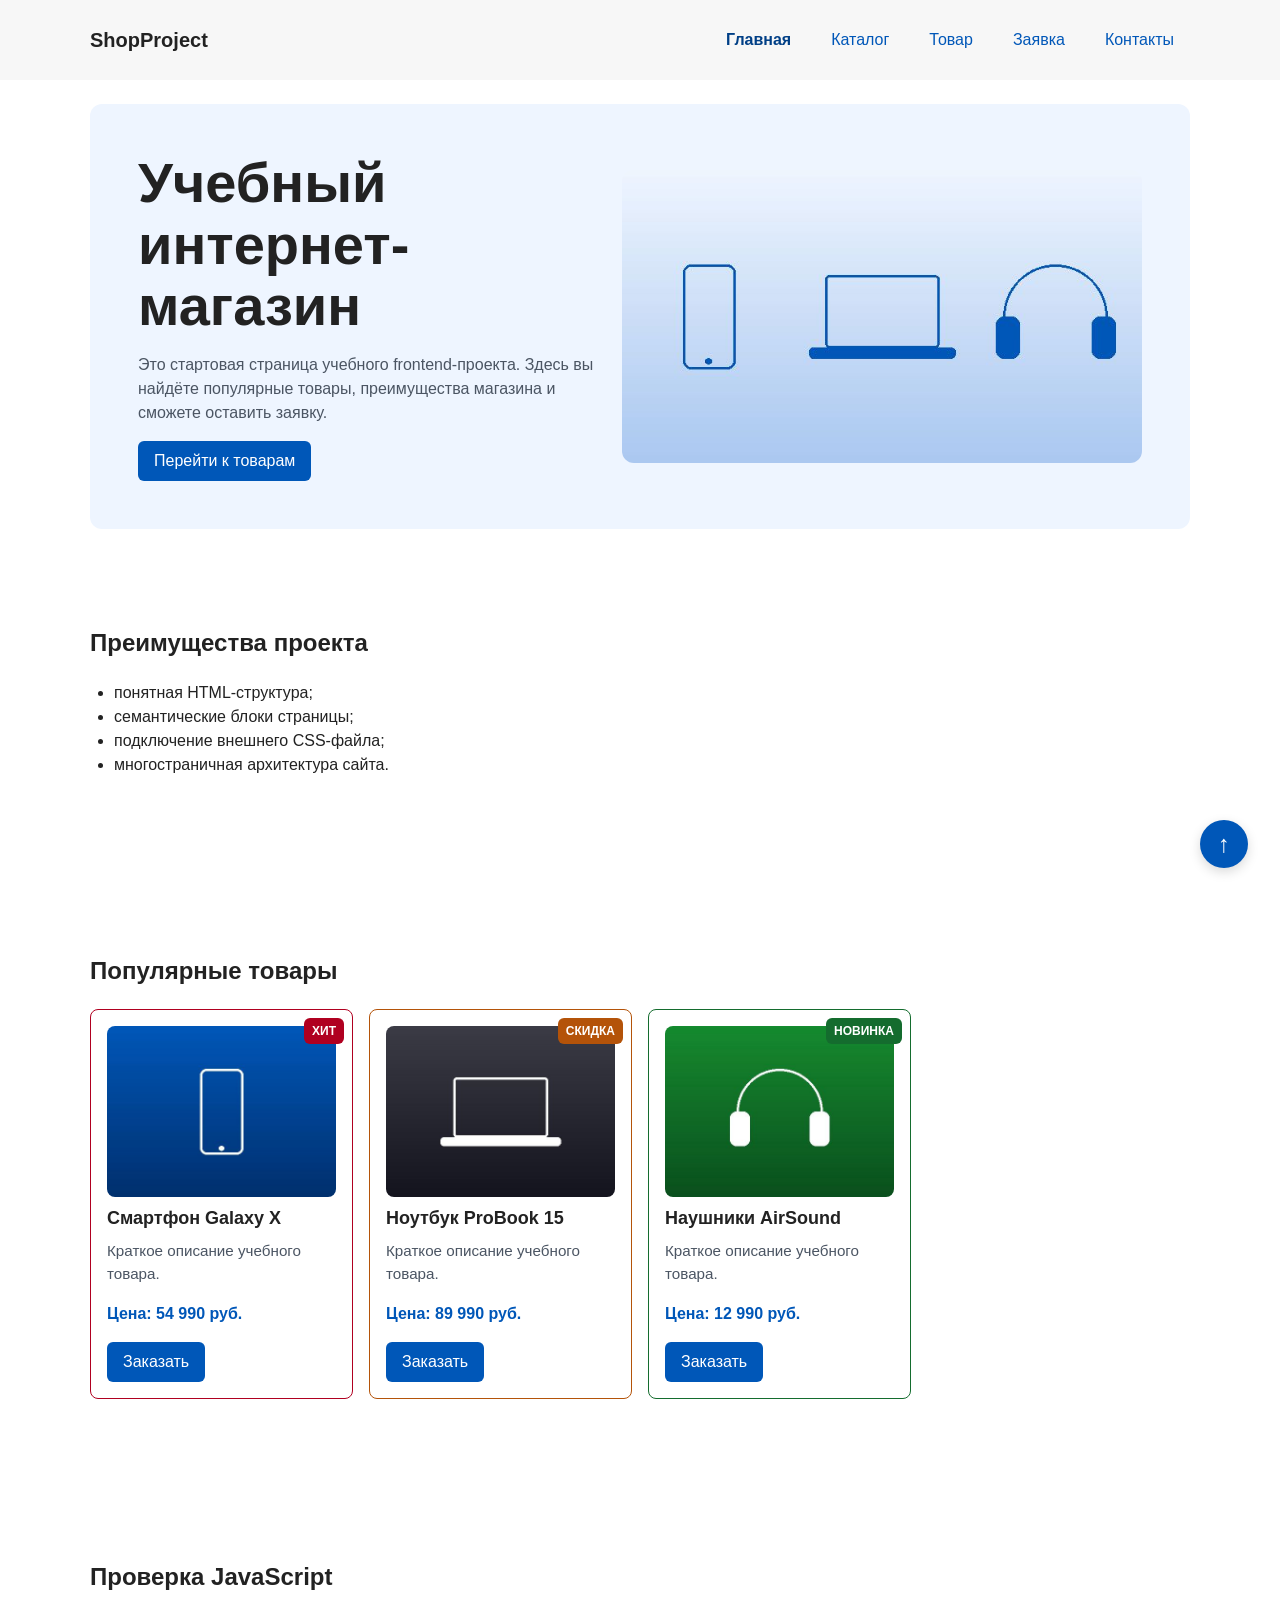
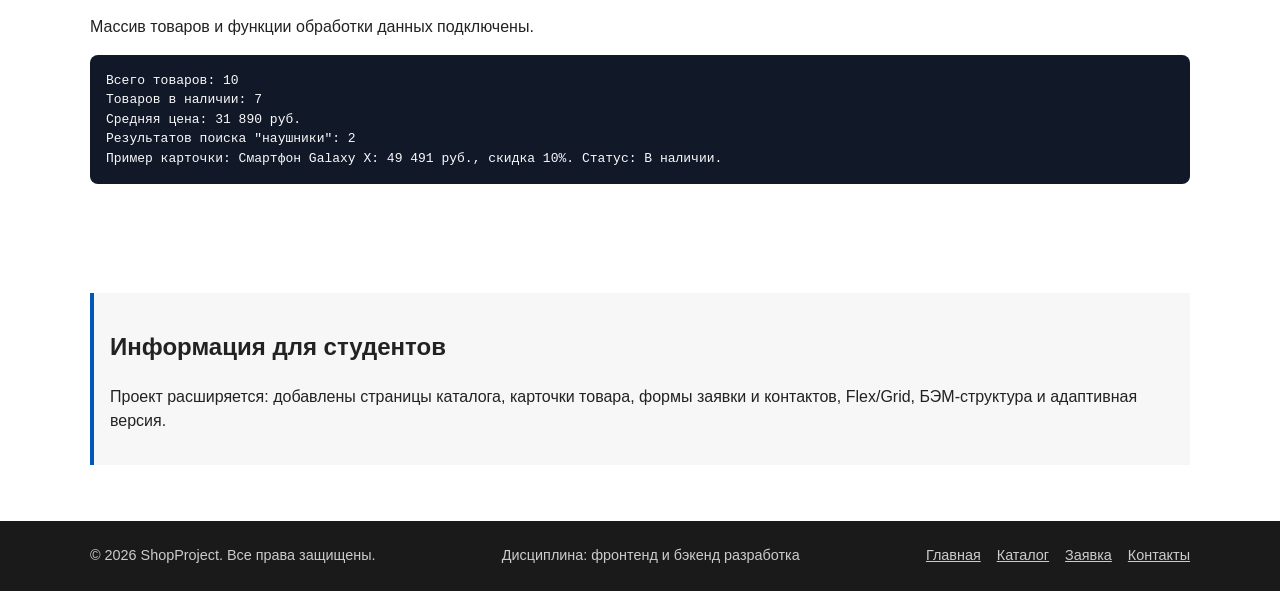
==== commit b4afe206: "feat: add localStorage helpers" ====
--- a/index.html
+++ b/index.html
@@ -11,6 +11,7 @@
     <link rel="stylesheet" href="css/style.css" />
     <link rel="stylesheet" href="css/responsive.css" />
     <script src="js/data.js" defer></script>
+    <script src="js/storage.js" defer></script>
     <script src="js/main.js" defer></script>
     <script src="js/modal.js" defer></script>
   </head>
--- a/css/style.css
+++ b/css/style.css
@@ -814,3 +814,69 @@
   border-radius: 8px;
   white-space: pre-wrap;
 }
+
+.catalog-controls {
+  display: grid;
+  gap: var(--space-md);
+}
+
+.catalog-controls__group {
+  display: grid;
+  gap: var(--space-xs);
+}
+
+.catalog-controls__label {
+  font-weight: 600;
+}
+
+.catalog-controls__input,
+.catalog-controls__select {
+  width: 100%;
+  min-height: 44px;
+  padding: 8px 10px;
+  border: 1px solid var(--color-border);
+  border-radius: var(--radius-sm);
+  font: inherit;
+  background-color: var(--color-bg);
+}
+
+.catalog-controls__input:focus-visible,
+.catalog-controls__select:focus-visible {
+  outline: 3px solid var(--color-primary);
+  outline-offset: 2px;
+}
+
+.catalog-count {
+  margin: 0 0 var(--space-md);
+  color: var(--color-muted);
+}
+
+.catalog-empty {
+  padding: var(--space-lg);
+  text-align: center;
+  border: 1px dashed var(--color-border);
+  border-radius: var(--radius-md);
+}
+
+.product-card__status {
+  margin: 0;
+  font-size: 0.9rem;
+  color: var(--color-success);
+}
+
+.product-card__button:disabled {
+  color: var(--color-white);
+  background-color: var(--color-muted);
+}
+
+.form-error:empty,
+.form-message:empty {
+  display: none;
+}
+
+.form-message {
+  margin: 0;
+  padding: var(--space-sm) var(--space-md);
+  border-left: 4px solid var(--color-primary);
+  background-color: var(--color-surface-accent);
+}
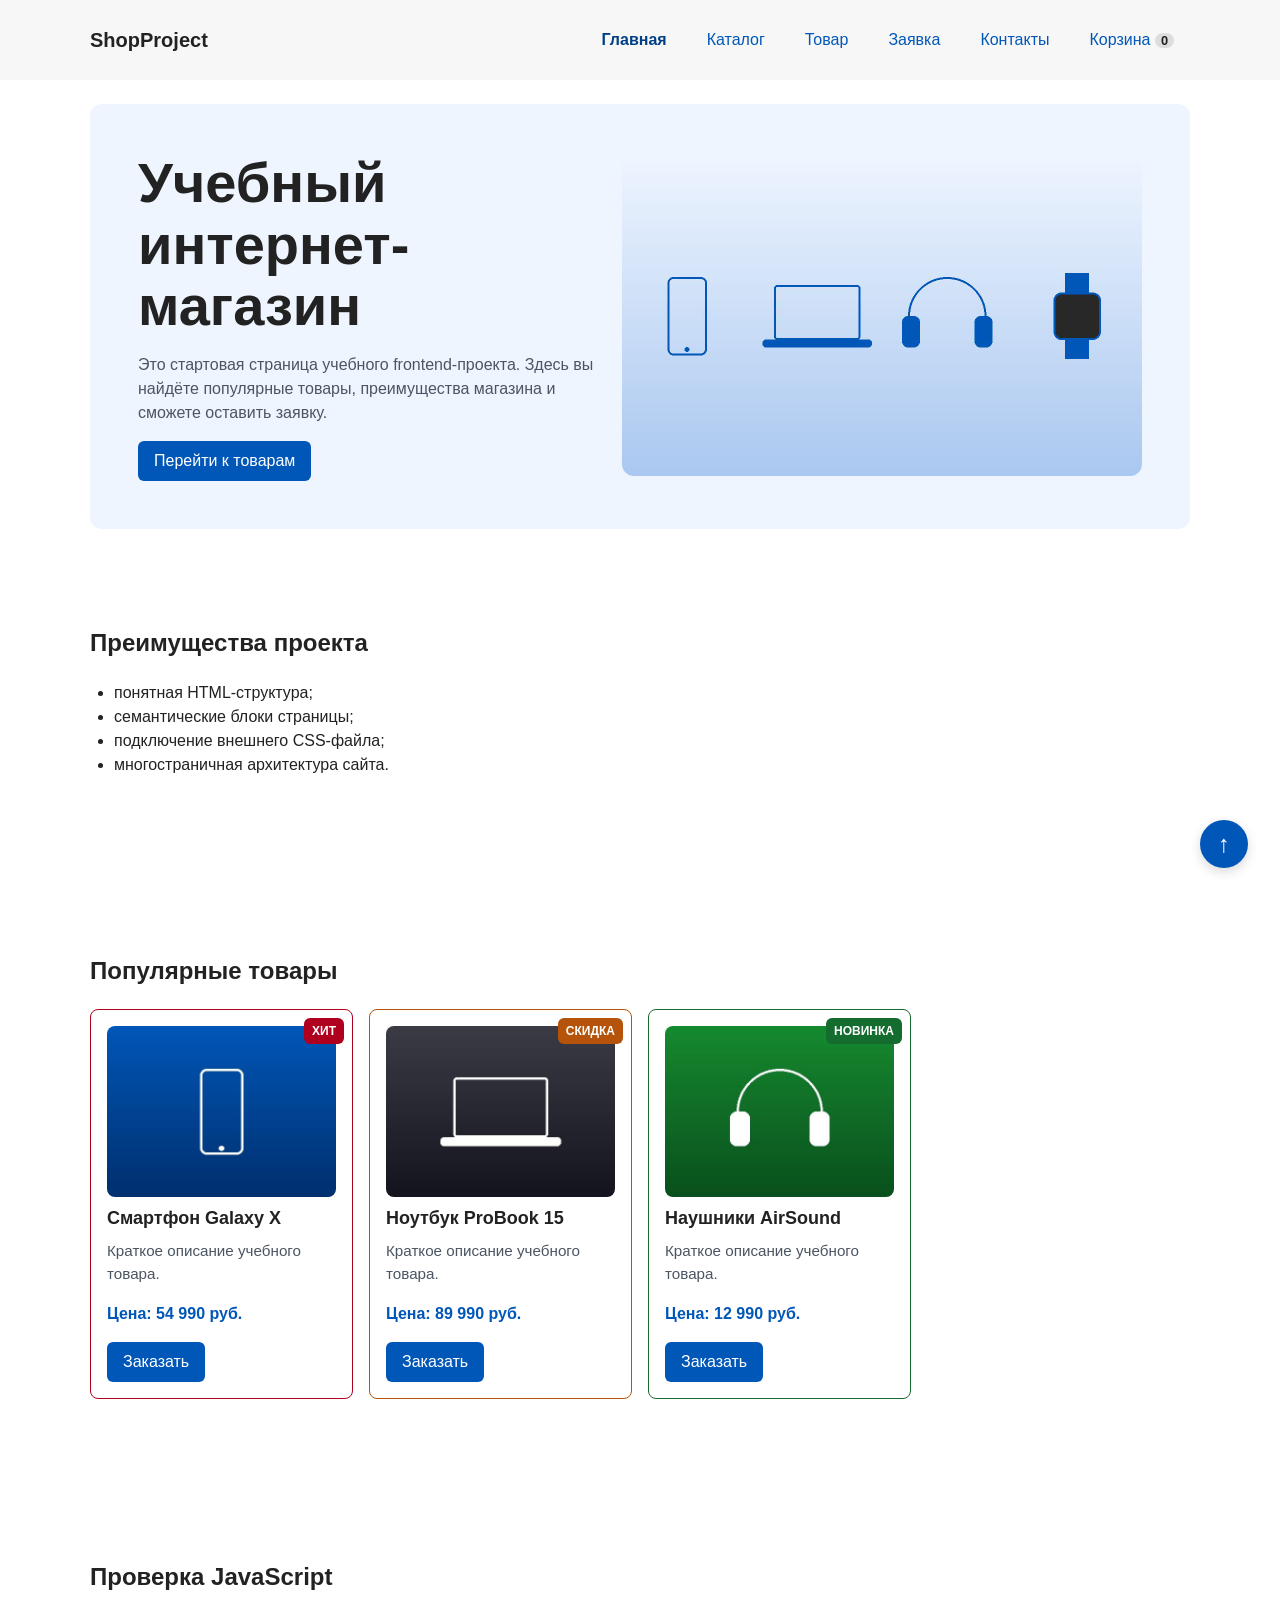
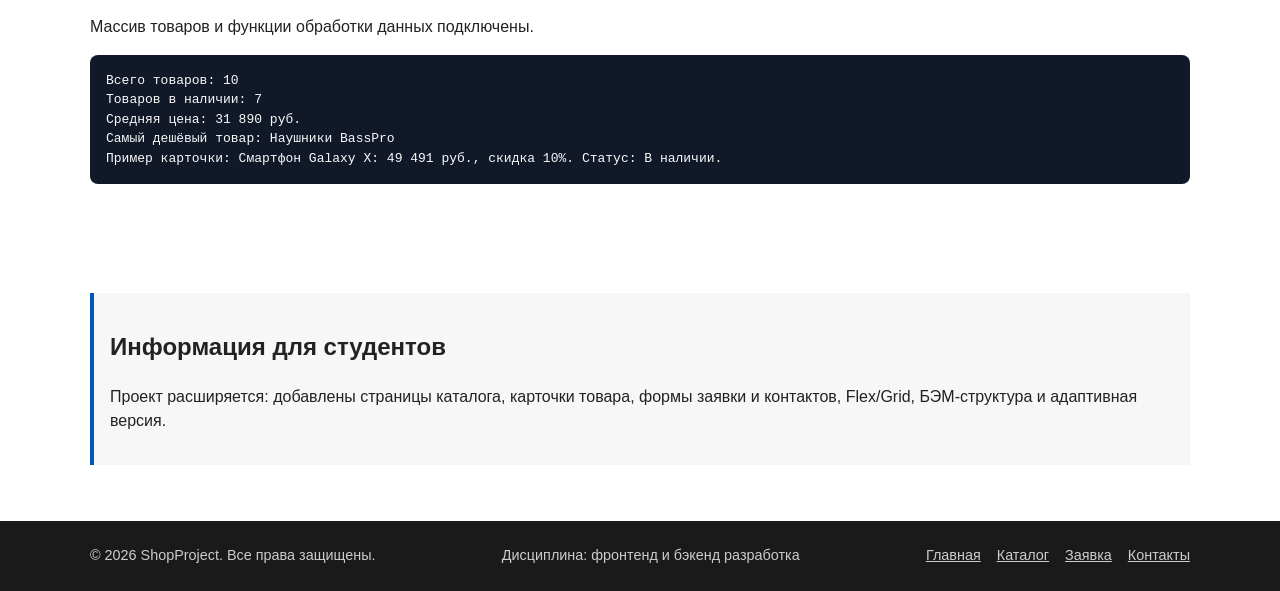
==== commit 11a2a5d3: "feat: add cart page and cart counter in navigation" ====
--- a/index.html
+++ b/index.html
@@ -13,6 +13,7 @@
     <script src="js/data.js" defer></script>
     <script src="js/storage.js" defer></script>
     <script src="js/main.js" defer></script>
+    <script src="js/cart.js" defer></script>
     <script src="js/modal.js" defer></script>
   </head>
   <body>
@@ -48,6 +49,12 @@
             </li>
             <li class="site-nav__item">
               <a href="contacts.html" class="site-nav__link">Контакты</a>
+            </li>
+            <li class="site-nav__item">
+              <a href="cart.html" class="site-nav__link site-nav__link--cart"
+                >Корзина
+                <span class="cart-counter" data-cart-count>0</span></a
+              >
             </li>
           </ul>
         </nav>
--- a/css/style.css
+++ b/css/style.css
@@ -880,3 +880,26 @@
   border-left: 4px solid var(--color-primary);
   background-color: var(--color-surface-accent);
 }
+
+.site-nav__link--cart {
+  display: inline-flex;
+  align-items: center;
+  gap: var(--space-xs);
+}
+
+.cart-counter {
+  min-width: 22px;
+  padding: 0 6px;
+  font-size: 0.8rem;
+  font-weight: 700;
+  line-height: 22px;
+  text-align: center;
+  color: var(--color-white);
+  background-color: var(--color-primary);
+  border-radius: 11px;
+}
+
+.cart-counter--empty {
+  color: var(--color-text);
+  background-color: var(--color-border);
+}
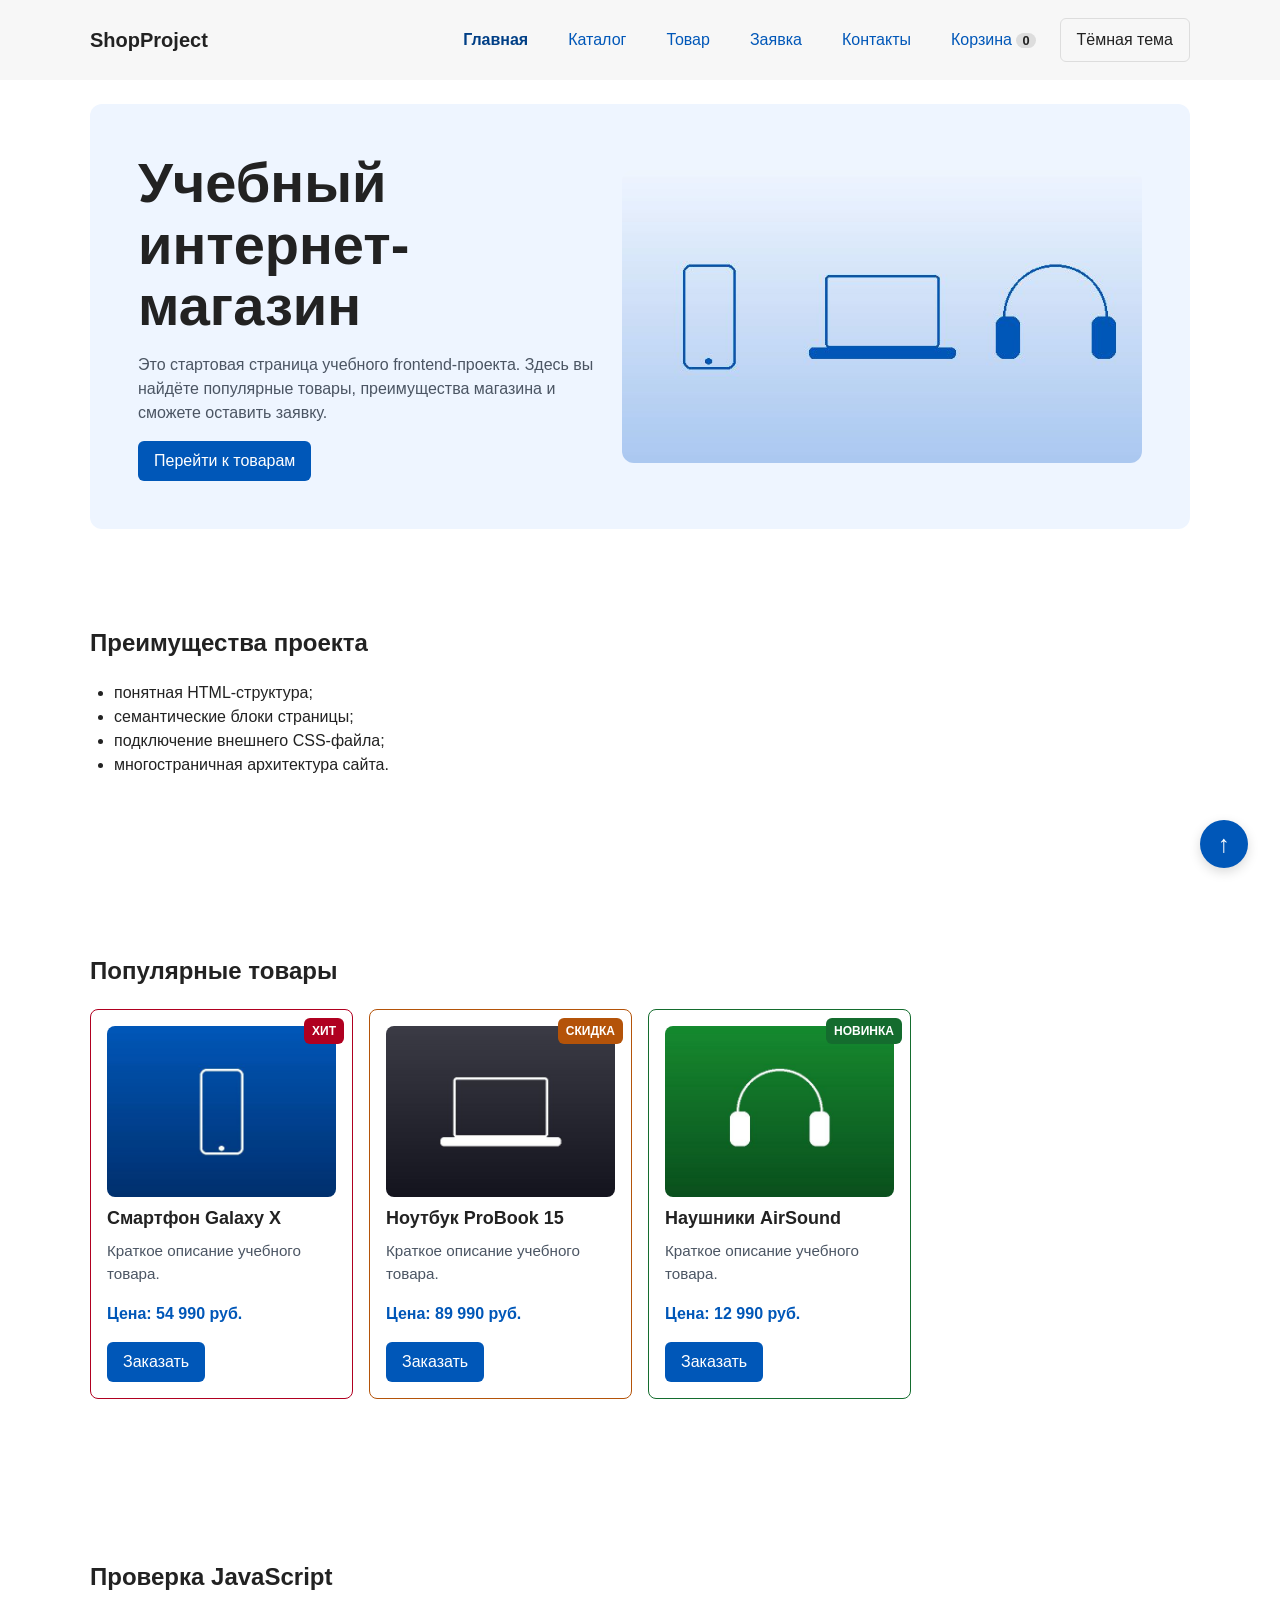
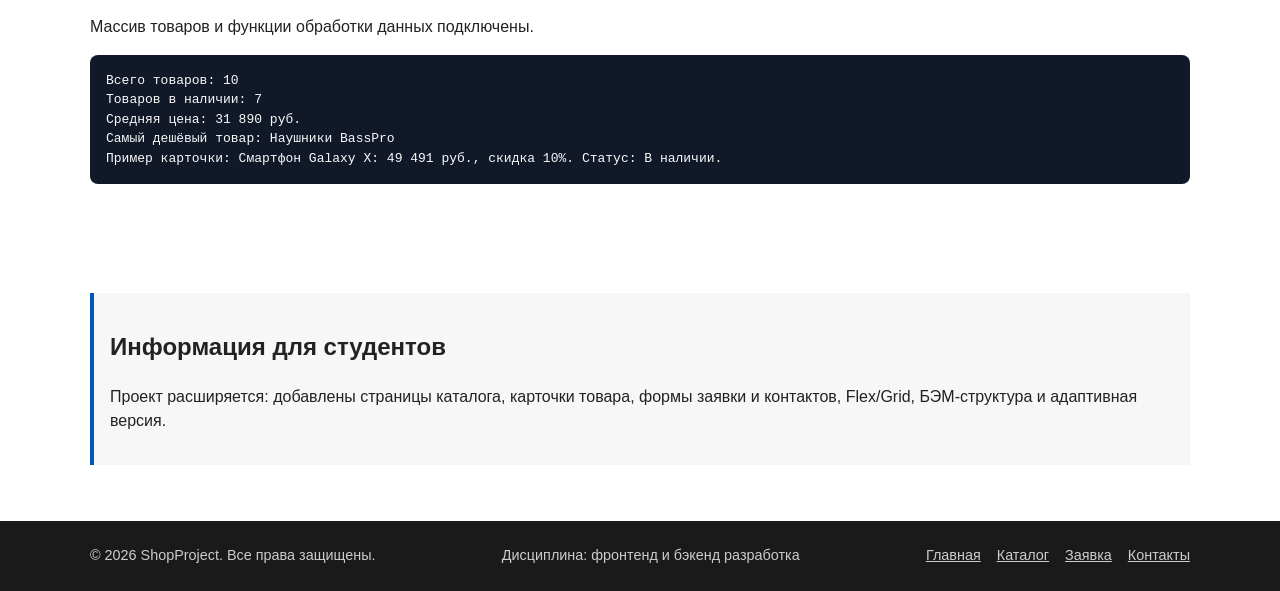
==== commit e1c2ce01: "feat: add dark theme toggle saved in localStorage" ====
--- a/index.html
+++ b/index.html
@@ -56,6 +56,16 @@
                 <span class="cart-counter" data-cart-count>0</span></a
               >
             </li>
+            <li class="site-nav__item">
+              <button
+                class="theme-toggle"
+                type="button"
+                aria-pressed="false"
+                data-theme-toggle
+              >
+                Тёмная тема
+              </button>
+            </li>
           </ul>
         </nav>
       </div>
--- a/css/style.css
+++ b/css/style.css
@@ -903,3 +903,361 @@
   color: var(--color-text);
   background-color: var(--color-border);
 }
+
+.cart-layout {
+  display: grid;
+  gap: var(--space-lg);
+}
+
+.cart-list {
+  display: grid;
+  gap: var(--space-md);
+  margin: 0;
+  padding: 0;
+  list-style: none;
+}
+
+.cart-item {
+  display: grid;
+  grid-template-columns: 96px minmax(0, 1fr);
+  gap: var(--space-sm) var(--space-md);
+  align-items: center;
+  padding: var(--space-md);
+  border: 1px solid var(--color-border);
+  border-radius: var(--radius-md);
+  background-color: var(--color-bg);
+}
+
+.cart-item__image {
+  width: 96px;
+  height: auto;
+  border-radius: var(--radius-sm);
+}
+
+.cart-item__title {
+  margin: 0;
+  font-size: 1rem;
+}
+
+.cart-item__price,
+.cart-item__total {
+  margin: 0;
+}
+
+.cart-item__price {
+  color: var(--color-muted);
+}
+
+.cart-item__total {
+  font-weight: 700;
+  color: var(--color-primary);
+}
+
+.cart-item__quantity {
+  display: inline-flex;
+  align-items: center;
+  gap: var(--space-sm);
+}
+
+.cart-item__quantity-value {
+  min-width: 24px;
+  text-align: center;
+  font-weight: 700;
+}
+
+.cart-item__button {
+  min-width: 44px;
+  min-height: 44px;
+  padding: 0 var(--space-sm);
+  font: inherit;
+  color: var(--color-primary);
+  background-color: var(--color-bg);
+  border: 1px solid var(--color-primary);
+  border-radius: var(--radius-sm);
+  cursor: pointer;
+}
+
+.cart-item__button:hover {
+  color: var(--color-white);
+  background-color: var(--color-primary);
+}
+
+.cart-item__remove {
+  color: var(--color-danger);
+  border-color: var(--color-danger);
+}
+
+.cart-item__remove:hover {
+  background-color: var(--color-danger);
+}
+
+.cart-empty {
+  padding: var(--space-lg);
+  text-align: center;
+  border: 1px dashed var(--color-border);
+  border-radius: var(--radius-md);
+}
+
+@media (min-width: 768px) {
+  .cart-item {
+    grid-template-columns: 96px minmax(0, 1fr) auto auto auto;
+  }
+}
+
+@media (min-width: 1024px) {
+  .cart-layout {
+    grid-template-columns: minmax(0, 1fr) 340px;
+    align-items: start;
+  }
+}
+
+.cart-summary {
+  display: grid;
+  gap: var(--space-md);
+  padding: var(--space-lg);
+  border-radius: var(--radius-md);
+  background-color: var(--color-surface);
+}
+
+.cart-summary__title {
+  margin: 0;
+}
+
+.cart-summary__list {
+  display: grid;
+  gap: var(--space-sm);
+  margin: 0;
+}
+
+.cart-summary__row {
+  display: flex;
+  justify-content: space-between;
+  gap: var(--space-md);
+}
+
+.cart-summary__row dd {
+  margin: 0;
+  font-weight: 600;
+}
+
+.cart-summary__row--total {
+  padding-top: var(--space-sm);
+  border-top: 1px solid var(--color-border);
+  font-size: 1.15rem;
+}
+
+.cart-summary__actions {
+  display: grid;
+  gap: var(--space-sm);
+}
+
+.cart-summary__actions .button {
+  text-align: center;
+}
+
+.promo-form {
+  display: grid;
+  gap: var(--space-xs);
+}
+
+.promo-form__label {
+  font-weight: 600;
+}
+
+.promo-form__row {
+  display: flex;
+  gap: var(--space-sm);
+}
+
+.promo-form__input {
+  flex: 1;
+  min-width: 0;
+  min-height: 44px;
+  padding: 8px 10px;
+  border: 1px solid var(--color-border);
+  border-radius: var(--radius-sm);
+  font: inherit;
+}
+
+.promo-form__message {
+  margin: 0;
+  color: var(--color-muted);
+}
+
+.promo-form__message:empty {
+  display: none;
+}
+
+.button--disabled {
+  pointer-events: none;
+}
+
+.product-card__category {
+  margin: 0;
+  font-size: 0.8rem;
+  font-weight: 600;
+  text-transform: uppercase;
+  color: var(--color-muted);
+}
+
+.product-card__rating {
+  margin: 0;
+  font-size: 0.9rem;
+  color: var(--color-muted);
+}
+
+.product-card__old-price {
+  font-weight: 400;
+  font-size: 0.9rem;
+  color: var(--color-muted);
+}
+
+.product-card__status--unavailable {
+  color: var(--color-danger);
+}
+
+.product-card--unavailable .product-card__image {
+  filter: grayscale(0.7);
+}
+
+.product-card__actions {
+  display: flex;
+  flex-wrap: wrap;
+  gap: var(--space-sm);
+  margin-top: auto;
+}
+
+.product-card__actions .button {
+  flex: 1 1 120px;
+  min-height: 44px;
+  text-align: center;
+}
+
+.product-card__actions .product-card__button {
+  margin-top: 0;
+  align-self: stretch;
+}
+
+.catalog-controls__checkbox {
+  display: flex;
+  align-items: center;
+  gap: var(--space-sm);
+  min-height: 44px;
+  font-weight: 600;
+}
+
+.catalog-controls__checkbox input {
+  width: 20px;
+  height: 20px;
+}
+
+.catalog-controls__count {
+  font-weight: 400;
+  color: var(--color-muted);
+}
+
+.product-card__favorite {
+  position: absolute;
+  top: var(--space-sm);
+  left: var(--space-sm);
+  z-index: 2;
+  width: 44px;
+  height: 44px;
+  font-size: 1.4rem;
+  line-height: 1;
+  color: var(--color-danger);
+  background-color: rgb(255 255 255 / 0.9);
+  border: 1px solid var(--color-border);
+  border-radius: 50%;
+  cursor: pointer;
+}
+
+.product-card__favorite[aria-pressed="true"] {
+  border-color: var(--color-danger);
+}
+
+.product-card__favorite:focus-visible {
+  outline: 3px solid var(--color-primary);
+  outline-offset: 2px;
+}
+
+.pagination {
+  display: flex;
+  flex-wrap: wrap;
+  justify-content: center;
+  gap: var(--space-sm);
+  margin-top: var(--space-lg);
+}
+
+.pagination[hidden] {
+  display: none;
+}
+
+.pagination__button {
+  min-width: 44px;
+  min-height: 44px;
+  font: inherit;
+  color: var(--color-primary);
+  background-color: var(--color-bg);
+  border: 1px solid var(--color-primary);
+  border-radius: var(--radius-sm);
+  cursor: pointer;
+}
+
+.pagination__button:hover,
+.pagination__button--active {
+  color: var(--color-white);
+  background-color: var(--color-primary);
+}
+
+.theme-toggle {
+  min-height: 44px;
+  padding: var(--space-sm) var(--space-md);
+  font: inherit;
+  color: var(--color-text);
+  background-color: transparent;
+  border: 1px solid var(--color-border);
+  border-radius: var(--radius-sm);
+  cursor: pointer;
+}
+
+.theme-toggle:hover {
+  border-color: var(--color-primary);
+}
+
+.theme-toggle:focus-visible {
+  outline: 3px solid var(--color-primary);
+  outline-offset: 3px;
+}
+
+[data-theme="dark"] {
+  --color-bg: #111827;
+  --color-text: #f3f4f6;
+  --color-muted: #cbd5e1;
+  --color-primary: #60a5fa;
+  --color-primary-dark: #93c5fd;
+  --color-border: #374151;
+  --color-surface: #1f2937;
+  --color-surface-accent: #1e293b;
+  --color-success: #4ade80;
+  --color-danger: #f87171;
+  --color-success-bg: #14532d;
+  --color-white: #0b1220;
+  color-scheme: dark;
+}
+
+[data-theme="dark"] .product-card__badge {
+  color: #0b1220;
+}
+
+[data-theme="dark"] .product-card__badge--discount {
+  background-color: #fbbf24;
+}
+
+[data-theme="dark"] .product-card__favorite {
+  background-color: rgb(17 24 39 / 0.9);
+}
+
+[data-theme="dark"] .skip-link {
+  color: #ffffff;
+}
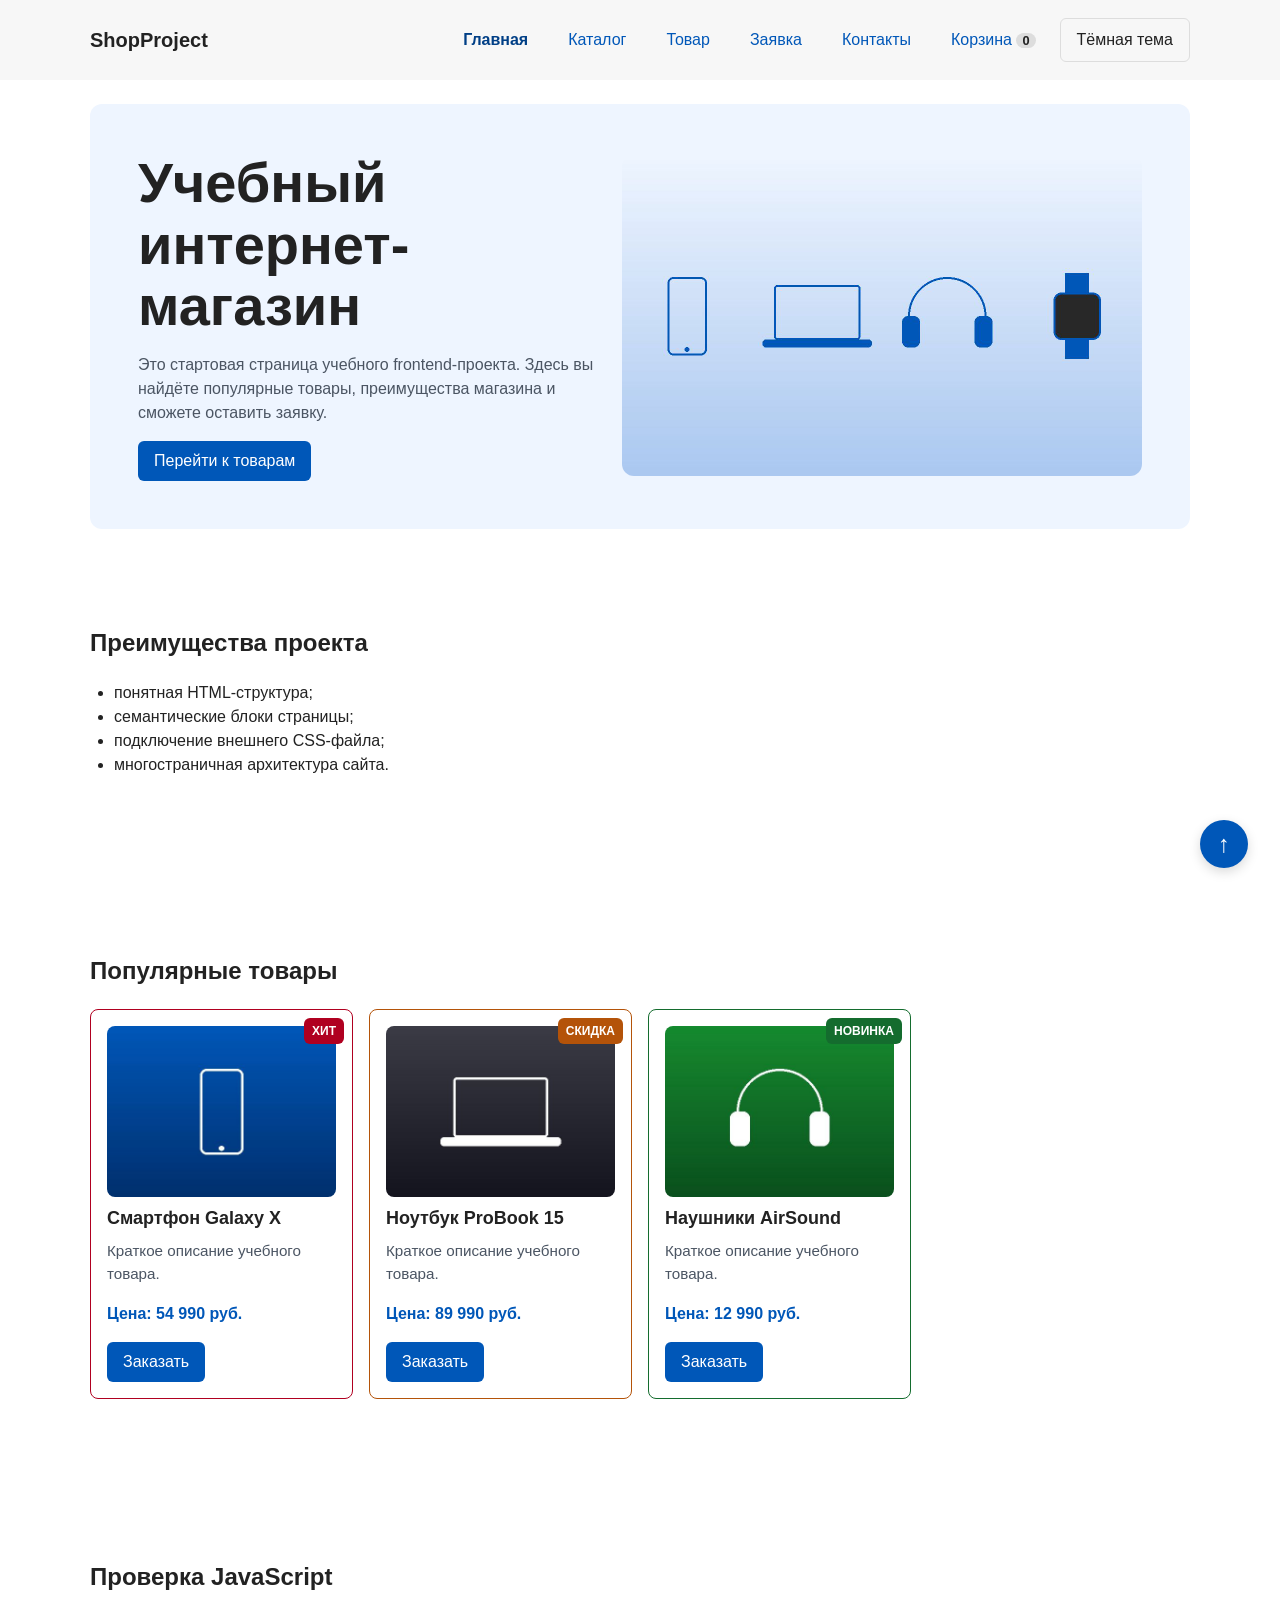
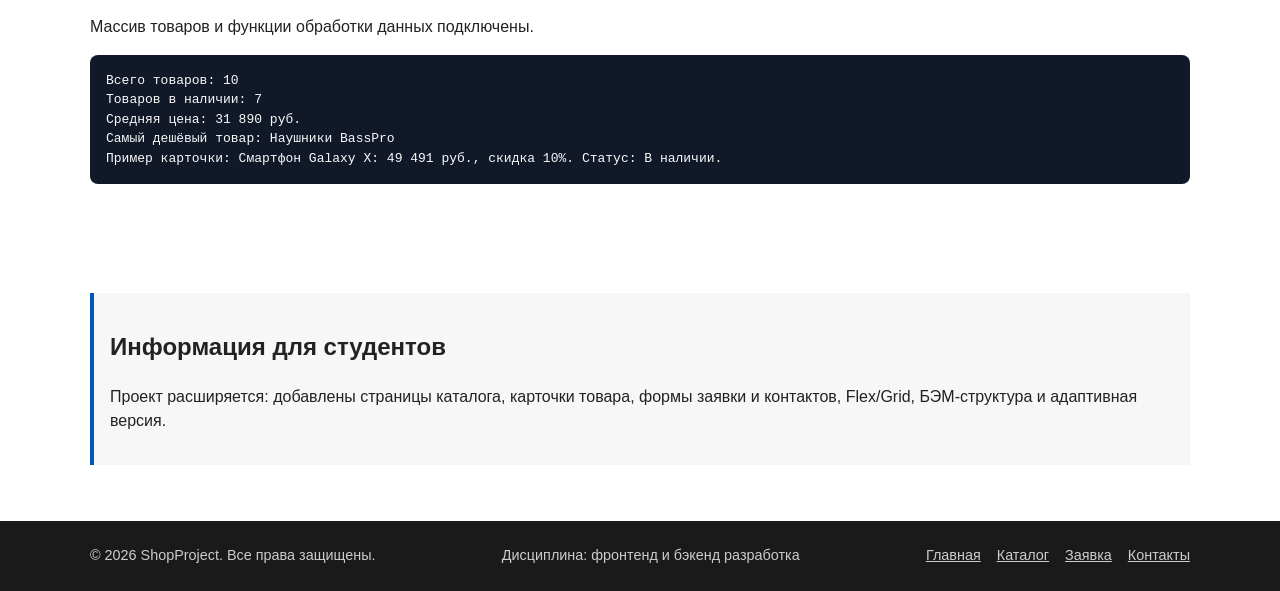
==== commit 57d125ba: "fix: remove duplicated inline script and bind reviews to product" ====
--- a/index.html
+++ b/index.html
@@ -8,6 +8,7 @@
       name="description"
       content="ShopProject — учебный интернет-магазин. Смартфоны, ноутбуки, аксессуары по выгодным ценам."
     />
+    <link rel="icon" href="images/favicon.svg" type="image/svg+xml" />
     <link rel="stylesheet" href="css/style.css" />
     <link rel="stylesheet" href="css/responsive.css" />
     <script src="js/data.js" defer></script>
--- a/css/style.css
+++ b/css/style.css
@@ -1261,3 +1261,41 @@
 [data-theme="dark"] .skip-link {
   color: #ffffff;
 }
+
+.product-detail__status {
+  margin: 0 0 var(--space-md);
+  font-weight: 600;
+  color: var(--color-success);
+}
+
+.product-detail__status--unavailable {
+  color: var(--color-danger);
+}
+
+.product-detail__actions {
+  display: flex;
+  flex-wrap: wrap;
+  gap: var(--space-sm);
+  margin-bottom: var(--space-md);
+}
+
+.product-detail__actions .button {
+  min-height: 44px;
+}
+
+.product-detail__actions .product-card__button {
+  margin-top: 0;
+}
+
+[data-products-container] {
+  scroll-margin-top: 120px;
+}
+
+.reviews[hidden],
+.reviews-empty[hidden] {
+  display: none;
+}
+
+.reviews-empty {
+  color: var(--color-muted);
+}
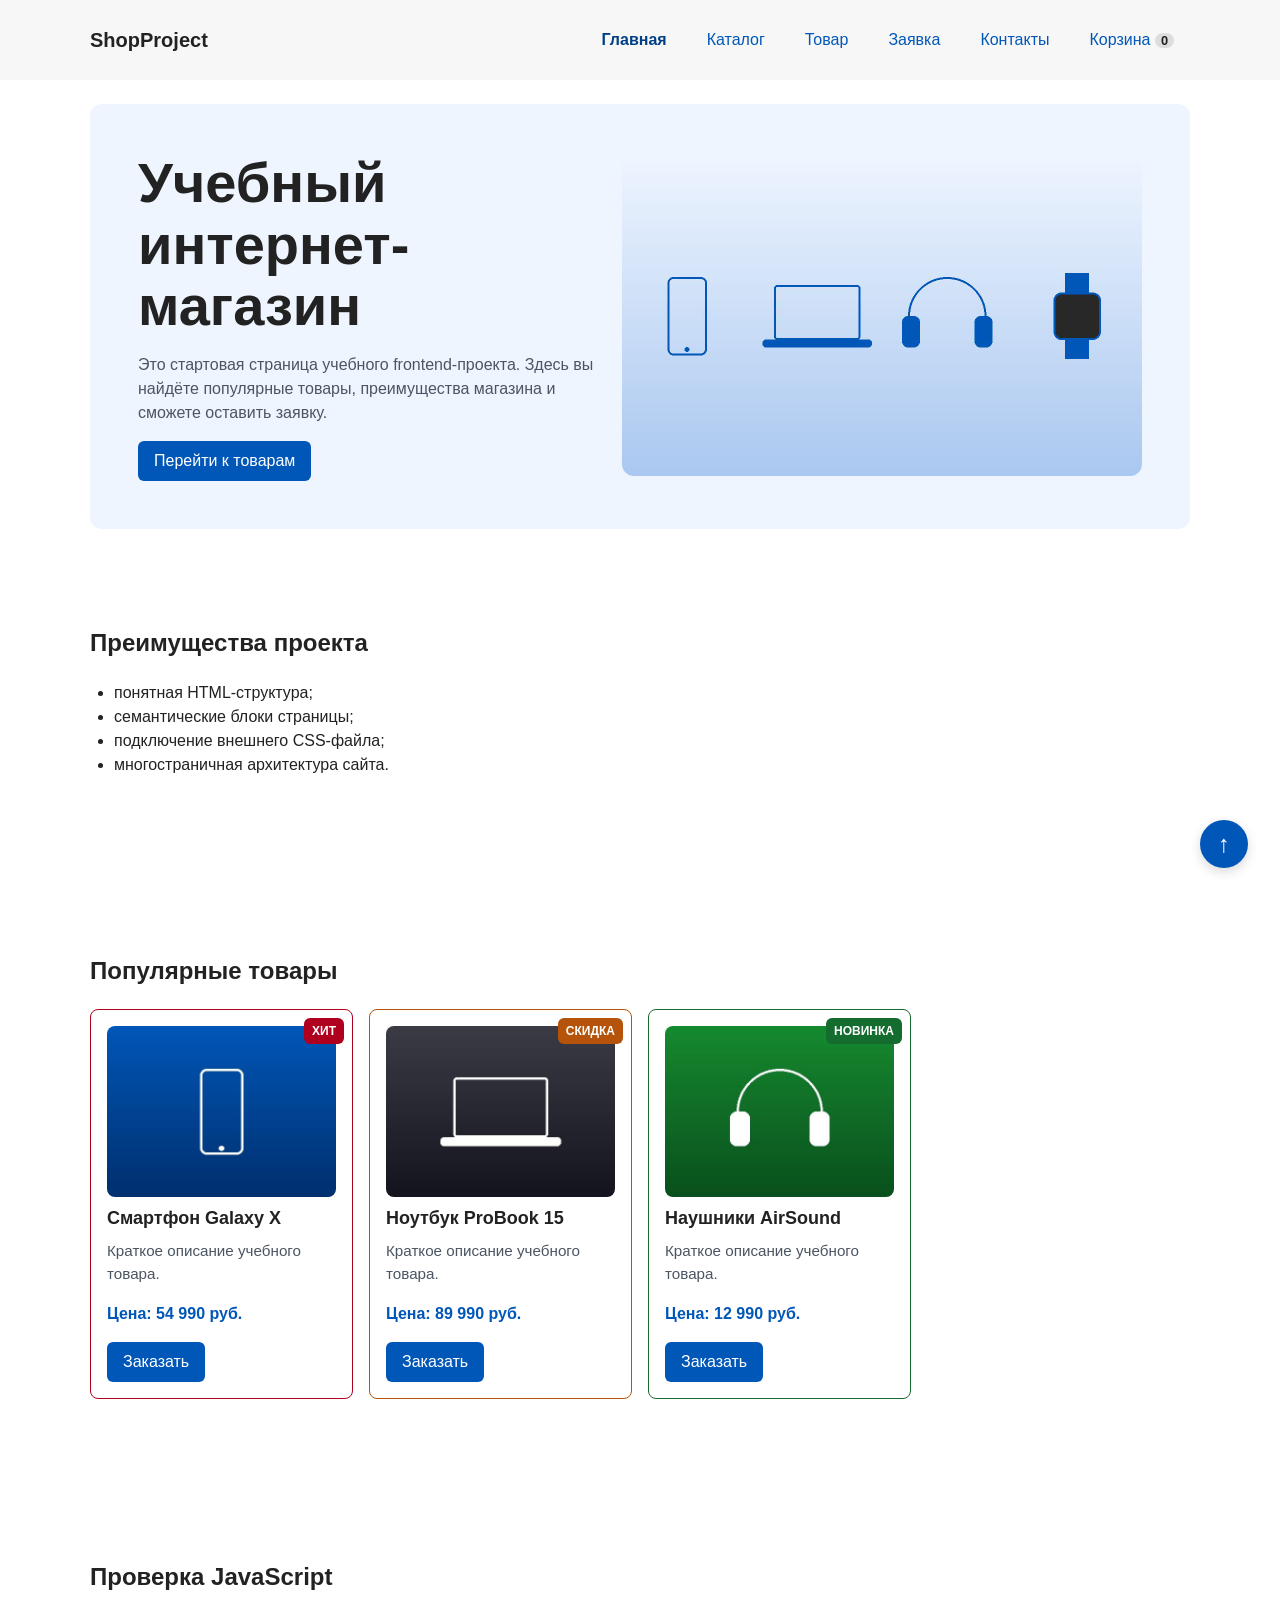
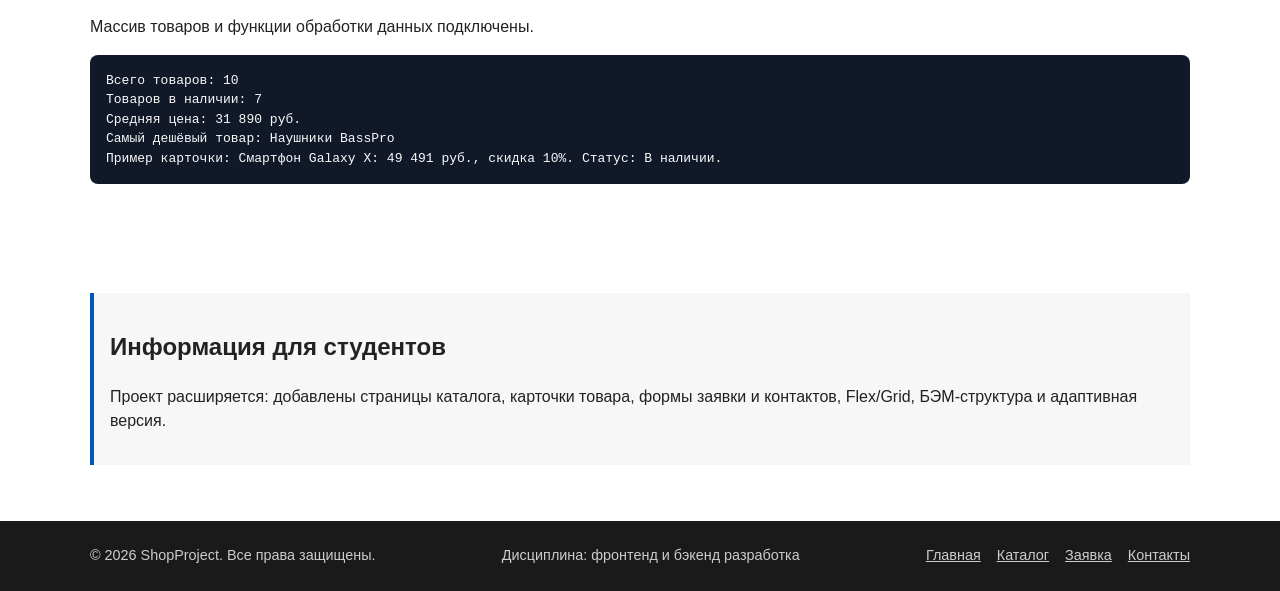
==== commit 4c76e35e: "Merge 7df31e1c4d325e1e910b6edc085ed762b1a84ed3 into eb93357460385b060f8ad5fa071ff1aa85503e31" ====
--- a/index.html
+++ b/index.html
@@ -8,7 +8,6 @@
       name="description"
       content="ShopProject — учебный интернет-магазин. Смартфоны, ноутбуки, аксессуары по выгодным ценам."
     />
-    <link rel="icon" href="images/favicon.svg" type="image/svg+xml" />
     <link rel="stylesheet" href="css/style.css" />
     <link rel="stylesheet" href="css/responsive.css" />
     <script src="js/data.js" defer></script>
@@ -56,16 +55,6 @@
                 >Корзина
                 <span class="cart-counter" data-cart-count>0</span></a
               >
-            </li>
-            <li class="site-nav__item">
-              <button
-                class="theme-toggle"
-                type="button"
-                aria-pressed="false"
-                data-theme-toggle
-              >
-                Тёмная тема
-              </button>
             </li>
           </ul>
         </nav>
--- a/css/style.css
+++ b/css/style.css
@@ -1091,211 +1091,3 @@
 .button--disabled {
   pointer-events: none;
 }
-
-.product-card__category {
-  margin: 0;
-  font-size: 0.8rem;
-  font-weight: 600;
-  text-transform: uppercase;
-  color: var(--color-muted);
-}
-
-.product-card__rating {
-  margin: 0;
-  font-size: 0.9rem;
-  color: var(--color-muted);
-}
-
-.product-card__old-price {
-  font-weight: 400;
-  font-size: 0.9rem;
-  color: var(--color-muted);
-}
-
-.product-card__status--unavailable {
-  color: var(--color-danger);
-}
-
-.product-card--unavailable .product-card__image {
-  filter: grayscale(0.7);
-}
-
-.product-card__actions {
-  display: flex;
-  flex-wrap: wrap;
-  gap: var(--space-sm);
-  margin-top: auto;
-}
-
-.product-card__actions .button {
-  flex: 1 1 120px;
-  min-height: 44px;
-  text-align: center;
-}
-
-.product-card__actions .product-card__button {
-  margin-top: 0;
-  align-self: stretch;
-}
-
-.catalog-controls__checkbox {
-  display: flex;
-  align-items: center;
-  gap: var(--space-sm);
-  min-height: 44px;
-  font-weight: 600;
-}
-
-.catalog-controls__checkbox input {
-  width: 20px;
-  height: 20px;
-}
-
-.catalog-controls__count {
-  font-weight: 400;
-  color: var(--color-muted);
-}
-
-.product-card__favorite {
-  position: absolute;
-  top: var(--space-sm);
-  left: var(--space-sm);
-  z-index: 2;
-  width: 44px;
-  height: 44px;
-  font-size: 1.4rem;
-  line-height: 1;
-  color: var(--color-danger);
-  background-color: rgb(255 255 255 / 0.9);
-  border: 1px solid var(--color-border);
-  border-radius: 50%;
-  cursor: pointer;
-}
-
-.product-card__favorite[aria-pressed="true"] {
-  border-color: var(--color-danger);
-}
-
-.product-card__favorite:focus-visible {
-  outline: 3px solid var(--color-primary);
-  outline-offset: 2px;
-}
-
-.pagination {
-  display: flex;
-  flex-wrap: wrap;
-  justify-content: center;
-  gap: var(--space-sm);
-  margin-top: var(--space-lg);
-}
-
-.pagination[hidden] {
-  display: none;
-}
-
-.pagination__button {
-  min-width: 44px;
-  min-height: 44px;
-  font: inherit;
-  color: var(--color-primary);
-  background-color: var(--color-bg);
-  border: 1px solid var(--color-primary);
-  border-radius: var(--radius-sm);
-  cursor: pointer;
-}
-
-.pagination__button:hover,
-.pagination__button--active {
-  color: var(--color-white);
-  background-color: var(--color-primary);
-}
-
-.theme-toggle {
-  min-height: 44px;
-  padding: var(--space-sm) var(--space-md);
-  font: inherit;
-  color: var(--color-text);
-  background-color: transparent;
-  border: 1px solid var(--color-border);
-  border-radius: var(--radius-sm);
-  cursor: pointer;
-}
-
-.theme-toggle:hover {
-  border-color: var(--color-primary);
-}
-
-.theme-toggle:focus-visible {
-  outline: 3px solid var(--color-primary);
-  outline-offset: 3px;
-}
-
-[data-theme="dark"] {
-  --color-bg: #111827;
-  --color-text: #f3f4f6;
-  --color-muted: #cbd5e1;
-  --color-primary: #60a5fa;
-  --color-primary-dark: #93c5fd;
-  --color-border: #374151;
-  --color-surface: #1f2937;
-  --color-surface-accent: #1e293b;
-  --color-success: #4ade80;
-  --color-danger: #f87171;
-  --color-success-bg: #14532d;
-  --color-white: #0b1220;
-  color-scheme: dark;
-}
-
-[data-theme="dark"] .product-card__badge {
-  color: #0b1220;
-}
-
-[data-theme="dark"] .product-card__badge--discount {
-  background-color: #fbbf24;
-}
-
-[data-theme="dark"] .product-card__favorite {
-  background-color: rgb(17 24 39 / 0.9);
-}
-
-[data-theme="dark"] .skip-link {
-  color: #ffffff;
-}
-
-.product-detail__status {
-  margin: 0 0 var(--space-md);
-  font-weight: 600;
-  color: var(--color-success);
-}
-
-.product-detail__status--unavailable {
-  color: var(--color-danger);
-}
-
-.product-detail__actions {
-  display: flex;
-  flex-wrap: wrap;
-  gap: var(--space-sm);
-  margin-bottom: var(--space-md);
-}
-
-.product-detail__actions .button {
-  min-height: 44px;
-}
-
-.product-detail__actions .product-card__button {
-  margin-top: 0;
-}
-
-[data-products-container] {
-  scroll-margin-top: 120px;
-}
-
-.reviews[hidden],
-.reviews-empty[hidden] {
-  display: none;
-}
-
-.reviews-empty {
-  color: var(--color-muted);
-}
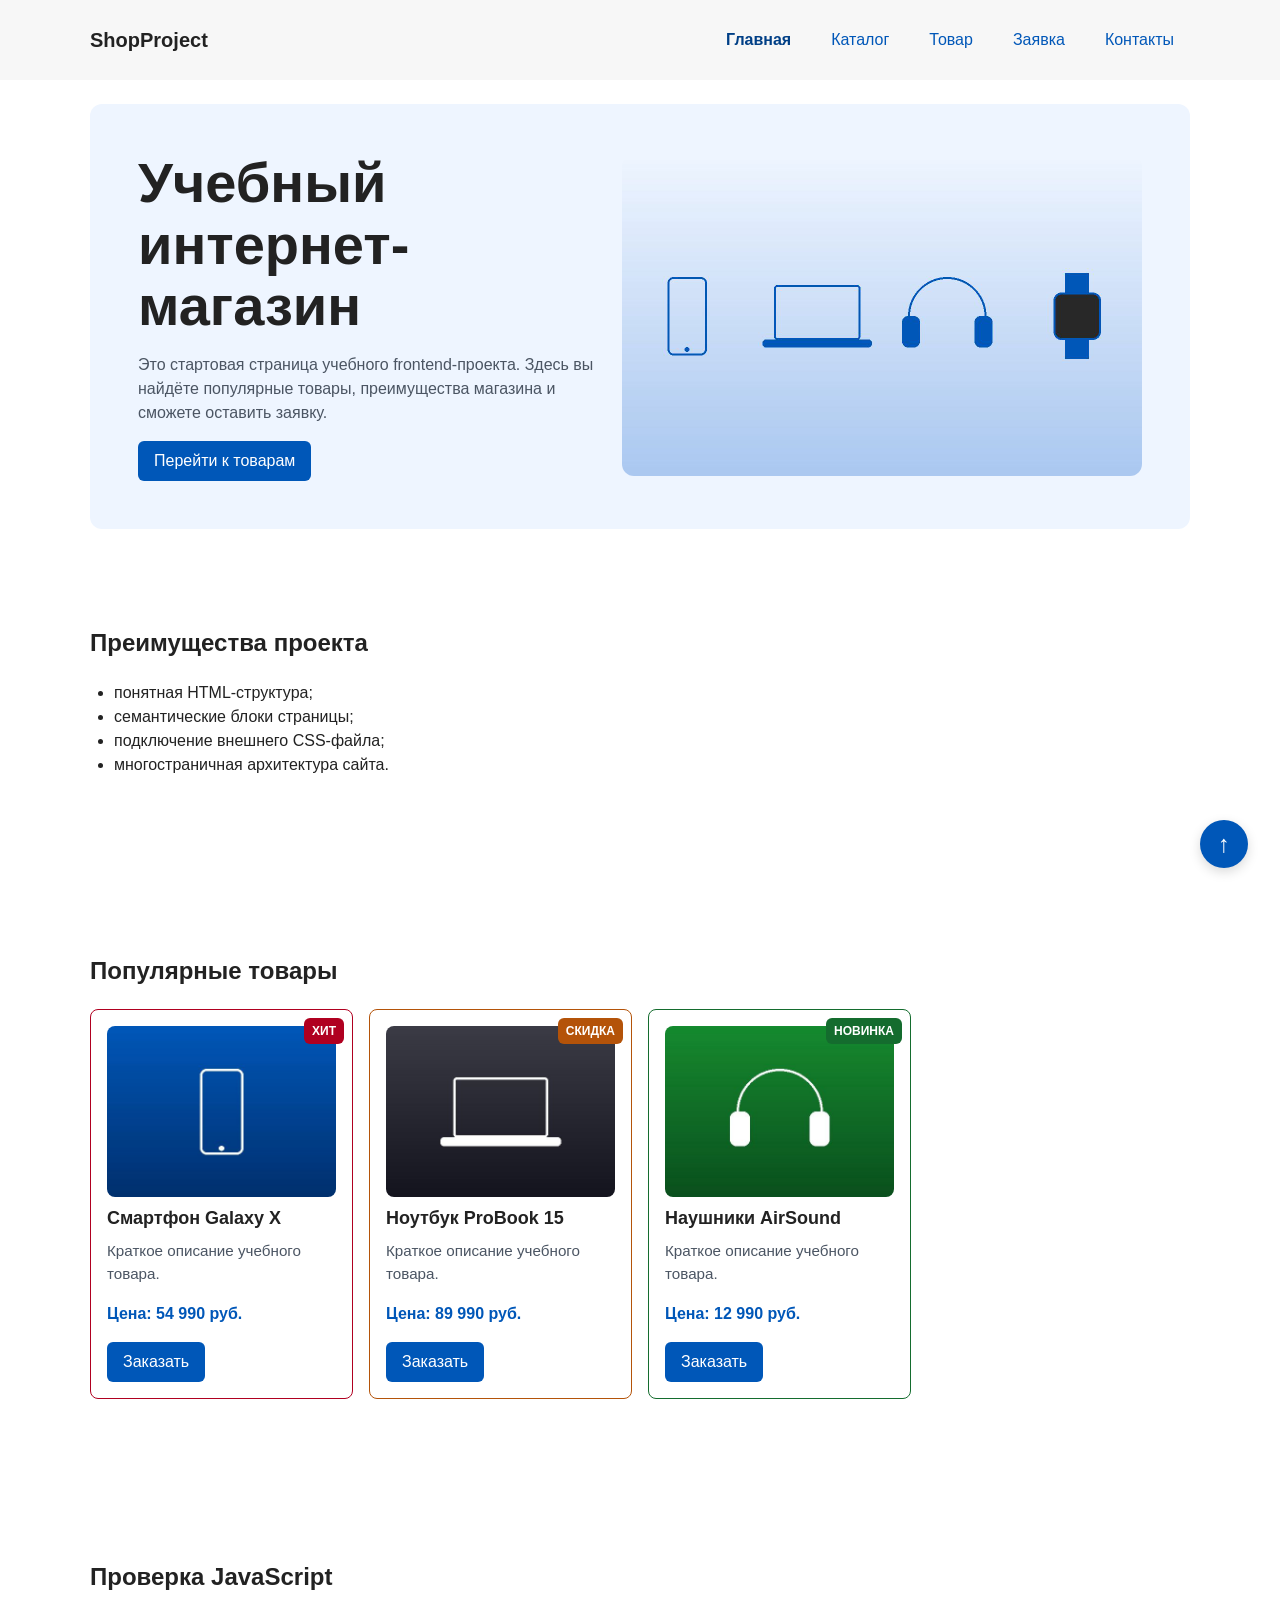
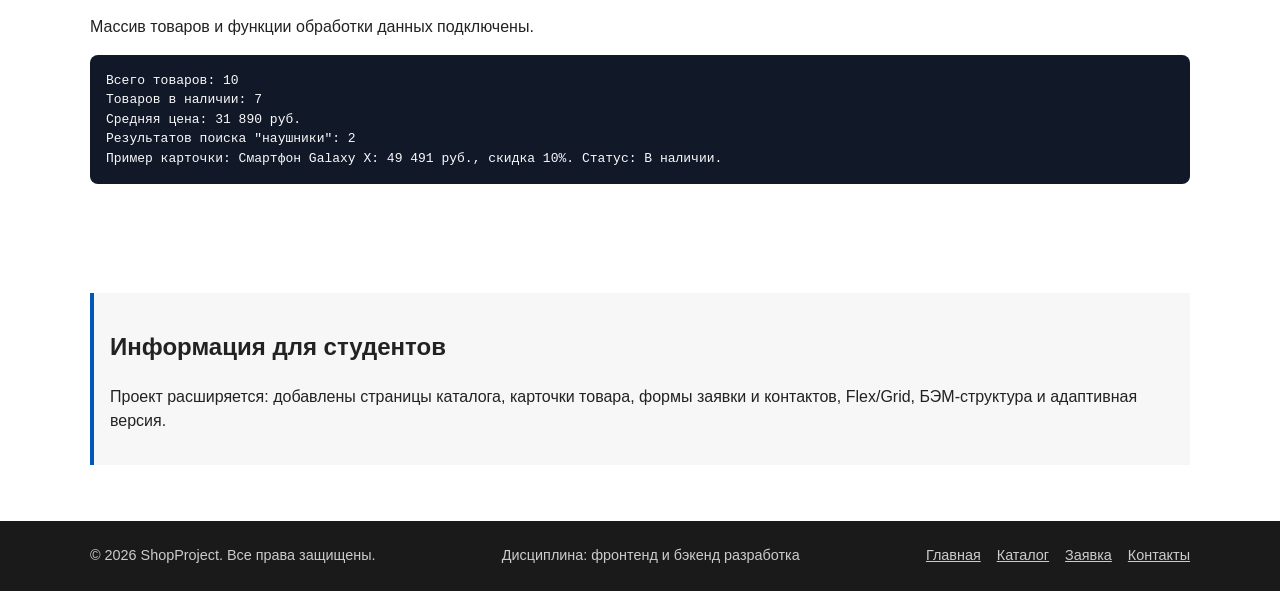
==== commit aec4bfd3: "Merge be13293770f8c70266b6fe0ba01c24038908cd5c into eb93357460385b060f8ad5fa071ff1aa85503e31" ====
--- a/index.html
+++ b/index.html
@@ -11,9 +11,7 @@
     <link rel="stylesheet" href="css/style.css" />
     <link rel="stylesheet" href="css/responsive.css" />
     <script src="js/data.js" defer></script>
-    <script src="js/storage.js" defer></script>
     <script src="js/main.js" defer></script>
-    <script src="js/cart.js" defer></script>
     <script src="js/modal.js" defer></script>
   </head>
   <body>
@@ -49,12 +47,6 @@
             </li>
             <li class="site-nav__item">
               <a href="contacts.html" class="site-nav__link">Контакты</a>
-            </li>
-            <li class="site-nav__item">
-              <a href="cart.html" class="site-nav__link site-nav__link--cart"
-                >Корзина
-                <span class="cart-counter" data-cart-count>0</span></a
-              >
             </li>
           </ul>
         </nav>
--- a/css/style.css
+++ b/css/style.css
@@ -814,280 +814,3 @@
   border-radius: 8px;
   white-space: pre-wrap;
 }
-
-.catalog-controls {
-  display: grid;
-  gap: var(--space-md);
-}
-
-.catalog-controls__group {
-  display: grid;
-  gap: var(--space-xs);
-}
-
-.catalog-controls__label {
-  font-weight: 600;
-}
-
-.catalog-controls__input,
-.catalog-controls__select {
-  width: 100%;
-  min-height: 44px;
-  padding: 8px 10px;
-  border: 1px solid var(--color-border);
-  border-radius: var(--radius-sm);
-  font: inherit;
-  background-color: var(--color-bg);
-}
-
-.catalog-controls__input:focus-visible,
-.catalog-controls__select:focus-visible {
-  outline: 3px solid var(--color-primary);
-  outline-offset: 2px;
-}
-
-.catalog-count {
-  margin: 0 0 var(--space-md);
-  color: var(--color-muted);
-}
-
-.catalog-empty {
-  padding: var(--space-lg);
-  text-align: center;
-  border: 1px dashed var(--color-border);
-  border-radius: var(--radius-md);
-}
-
-.product-card__status {
-  margin: 0;
-  font-size: 0.9rem;
-  color: var(--color-success);
-}
-
-.product-card__button:disabled {
-  color: var(--color-white);
-  background-color: var(--color-muted);
-}
-
-.form-error:empty,
-.form-message:empty {
-  display: none;
-}
-
-.form-message {
-  margin: 0;
-  padding: var(--space-sm) var(--space-md);
-  border-left: 4px solid var(--color-primary);
-  background-color: var(--color-surface-accent);
-}
-
-.site-nav__link--cart {
-  display: inline-flex;
-  align-items: center;
-  gap: var(--space-xs);
-}
-
-.cart-counter {
-  min-width: 22px;
-  padding: 0 6px;
-  font-size: 0.8rem;
-  font-weight: 700;
-  line-height: 22px;
-  text-align: center;
-  color: var(--color-white);
-  background-color: var(--color-primary);
-  border-radius: 11px;
-}
-
-.cart-counter--empty {
-  color: var(--color-text);
-  background-color: var(--color-border);
-}
-
-.cart-layout {
-  display: grid;
-  gap: var(--space-lg);
-}
-
-.cart-list {
-  display: grid;
-  gap: var(--space-md);
-  margin: 0;
-  padding: 0;
-  list-style: none;
-}
-
-.cart-item {
-  display: grid;
-  grid-template-columns: 96px minmax(0, 1fr);
-  gap: var(--space-sm) var(--space-md);
-  align-items: center;
-  padding: var(--space-md);
-  border: 1px solid var(--color-border);
-  border-radius: var(--radius-md);
-  background-color: var(--color-bg);
-}
-
-.cart-item__image {
-  width: 96px;
-  height: auto;
-  border-radius: var(--radius-sm);
-}
-
-.cart-item__title {
-  margin: 0;
-  font-size: 1rem;
-}
-
-.cart-item__price,
-.cart-item__total {
-  margin: 0;
-}
-
-.cart-item__price {
-  color: var(--color-muted);
-}
-
-.cart-item__total {
-  font-weight: 700;
-  color: var(--color-primary);
-}
-
-.cart-item__quantity {
-  display: inline-flex;
-  align-items: center;
-  gap: var(--space-sm);
-}
-
-.cart-item__quantity-value {
-  min-width: 24px;
-  text-align: center;
-  font-weight: 700;
-}
-
-.cart-item__button {
-  min-width: 44px;
-  min-height: 44px;
-  padding: 0 var(--space-sm);
-  font: inherit;
-  color: var(--color-primary);
-  background-color: var(--color-bg);
-  border: 1px solid var(--color-primary);
-  border-radius: var(--radius-sm);
-  cursor: pointer;
-}
-
-.cart-item__button:hover {
-  color: var(--color-white);
-  background-color: var(--color-primary);
-}
-
-.cart-item__remove {
-  color: var(--color-danger);
-  border-color: var(--color-danger);
-}
-
-.cart-item__remove:hover {
-  background-color: var(--color-danger);
-}
-
-.cart-empty {
-  padding: var(--space-lg);
-  text-align: center;
-  border: 1px dashed var(--color-border);
-  border-radius: var(--radius-md);
-}
-
-@media (min-width: 768px) {
-  .cart-item {
-    grid-template-columns: 96px minmax(0, 1fr) auto auto auto;
-  }
-}
-
-@media (min-width: 1024px) {
-  .cart-layout {
-    grid-template-columns: minmax(0, 1fr) 340px;
-    align-items: start;
-  }
-}
-
-.cart-summary {
-  display: grid;
-  gap: var(--space-md);
-  padding: var(--space-lg);
-  border-radius: var(--radius-md);
-  background-color: var(--color-surface);
-}
-
-.cart-summary__title {
-  margin: 0;
-}
-
-.cart-summary__list {
-  display: grid;
-  gap: var(--space-sm);
-  margin: 0;
-}
-
-.cart-summary__row {
-  display: flex;
-  justify-content: space-between;
-  gap: var(--space-md);
-}
-
-.cart-summary__row dd {
-  margin: 0;
-  font-weight: 600;
-}
-
-.cart-summary__row--total {
-  padding-top: var(--space-sm);
-  border-top: 1px solid var(--color-border);
-  font-size: 1.15rem;
-}
-
-.cart-summary__actions {
-  display: grid;
-  gap: var(--space-sm);
-}
-
-.cart-summary__actions .button {
-  text-align: center;
-}
-
-.promo-form {
-  display: grid;
-  gap: var(--space-xs);
-}
-
-.promo-form__label {
-  font-weight: 600;
-}
-
-.promo-form__row {
-  display: flex;
-  gap: var(--space-sm);
-}
-
-.promo-form__input {
-  flex: 1;
-  min-width: 0;
-  min-height: 44px;
-  padding: 8px 10px;
-  border: 1px solid var(--color-border);
-  border-radius: var(--radius-sm);
-  font: inherit;
-}
-
-.promo-form__message {
-  margin: 0;
-  color: var(--color-muted);
-}
-
-.promo-form__message:empty {
-  display: none;
-}
-
-.button--disabled {
-  pointer-events: none;
-}
